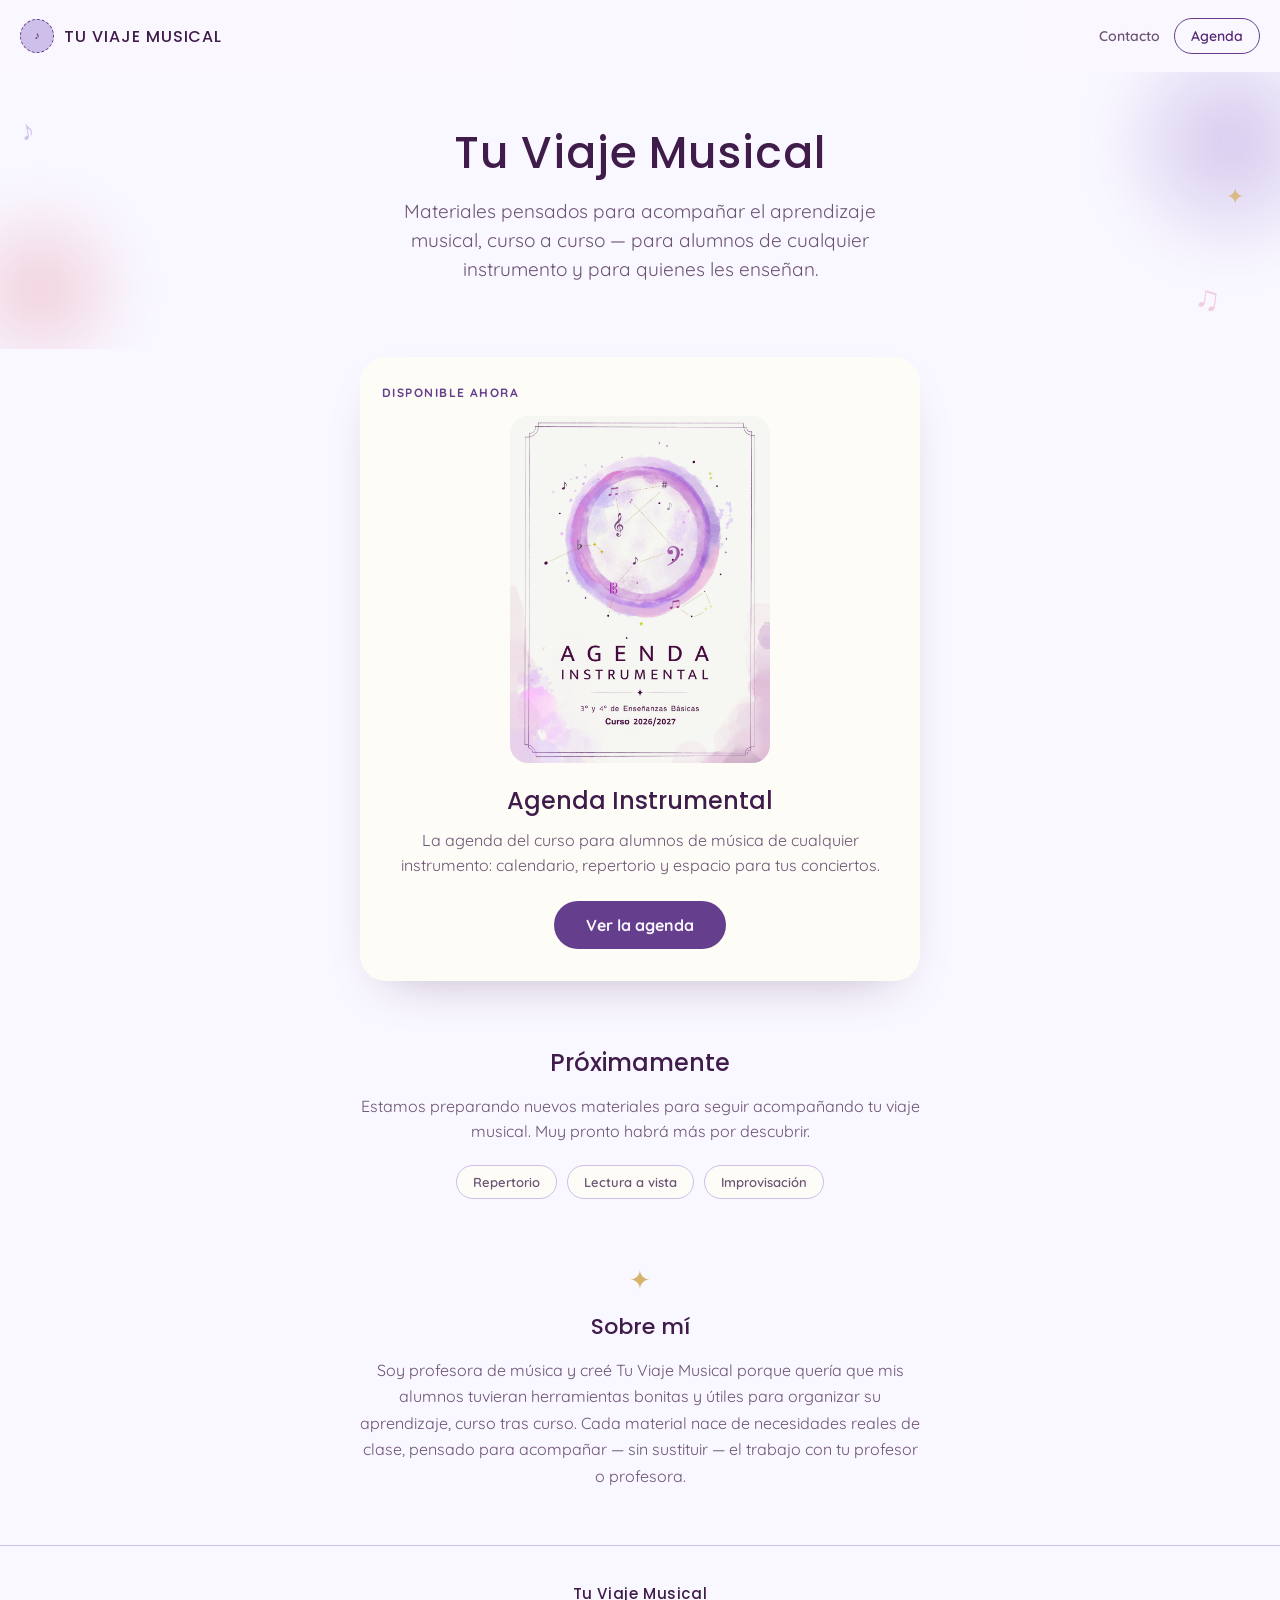
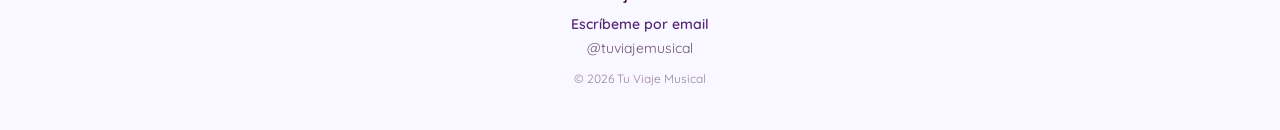
==== index.html @ df86822d "Update index.html" ====
<!DOCTYPE html>
<html lang="es">
<head>
  <meta charset="UTF-8">
  <meta name="viewport" content="width=device-width, initial-scale=1.0">
  <title>Tu Viaje Musical — Materiales para alumnos y profesores de música</title>
  <meta name="description" content="Tu Viaje Musical crea materiales educativos para el aprendizaje musical: agendas de curso, repertorio y recursos para alumnos de cualquier instrumento y para sus profesores.">

  <!-- Tipografías de marca: Poppins (títulos) y Quicksand (texto) -->
  <link rel="preconnect" href="https://fonts.googleapis.com">
  <link rel="preconnect" href="https://fonts.gstatic.com" crossorigin>
  <link href="https://fonts.googleapis.com/css2?family=Poppins:wght@300;400;500;600&family=Quicksand:wght@400;500;600;700&display=swap" rel="stylesheet">

  <link rel="stylesheet" href="css/style.css">
</head>
<body>

  <!-- ============ NAV ============ -->
  <nav class="nav">
    <div class="nav__brand">
      <!-- EDITAR: sustituye assets/images/logo-placeholder.svg por tu logo real -->
      <img class="nav__logo is-placeholder" src="assets/images/logo-placeholder.svg" alt="Logo de Tu Viaje Musical">
      <span class="nav__wordmark">Tu Viaje Musical</span>
    </div>
    <div class="nav__actions">
      <!-- EDITAR: cuando tengas tu email real, cámbialo aquí Y en el footer, más abajo -->
      <a href="mailto:hola@tuviajemusical.com" class="nav__link">Contacto</a>
      <a href="producto.html" class="btn btn--outline">Agenda</a>
    </div>
  </nav>

  <main>
    <!-- ============ HERO ============ -->
    <section class="hero">
      <div class="hero__blob hero__blob--lilac" aria-hidden="true"></div>
      <div class="hero__blob hero__blob--rose" aria-hidden="true"></div>
      <span class="hero__glyph hero__glyph--note1" aria-hidden="true">♪</span>
      <span class="hero__glyph hero__glyph--star" aria-hidden="true">✦</span>
      <span class="hero__glyph hero__glyph--note2" aria-hidden="true">♫</span>

      <div class="hero__content">
        <!-- EDITAR: nombre de marca y frase de propuesta general -->
        <h1 class="hero__title">Tu Viaje Musical</h1>
        <p class="hero__lead">Materiales pensados para acompañar el aprendizaje musical, curso a curso — para alumnos de cualquier instrumento y para quienes les enseñan.</p>
      </div>
    </section>

    <!-- ============ PRODUCTO DESTACADO ============ -->
    <section>
      <div class="card featured-card">
        <span class="eyebrow">Disponible ahora</span>

        <div class="featured-card__img">
          <img src="assets/images/portada-agenda.jpg" alt="Portada de la Agenda Instrumental">
        </div>

        <h2 class="featured-card__title">Agenda Instrumental</h2>
        <!-- EDITAR: descripción corta del producto destacado -->
        <p class="featured-card__desc">La agenda del curso para alumnos de música de cualquier instrumento: calendario, repertorio y espacio para tus conciertos.</p>

        <div class="text-center">
          <a href="producto.html" class="btn btn--primary">Ver la agenda</a>
        </div>
      </div>
    </section>

    <!-- ============ PRÓXIMAMENTE ============ -->
    <section>
      <div class="content-wrap text-center">
        <h2 class="section-title" style="margin-bottom:14px;">Próximamente</h2>
        <!-- EDITAR: texto genérico sobre futuros productos -->
        <p style="font-size:16px; line-height:1.6; color:var(--ink-soft);">Estamos preparando nuevos materiales para seguir acompañando tu viaje musical. Muy pronto habrá más por descubrir.</p>
        <div class="chips">
          <!-- EDITAR: estas etiquetas son solo un avance, sin enlace todavía -->
          <span class="chip">Repertorio</span>
          <span class="chip">Lectura a vista</span>
          <span class="chip">Improvisación</span>
        </div>
      </div>
    </section>

    <!-- ============ SOBRE MÍ ============ -->
    <section>
      <div class="about">
        <span class="about__glyph" aria-hidden="true">✦</span>
        <h2 class="about__title">Sobre mí</h2>
        <!-- EDITAR: texto de ejemplo — personalízalo con tu propia historia -->
        <p class="about__text">Soy profesora de música y creé Tu Viaje Musical porque quería que mis alumnos tuvieran herramientas bonitas y útiles para organizar su aprendizaje, curso tras curso. Cada material nace de necesidades reales de clase, pensado para acompañar — sin sustituir — el trabajo con tu profesor o profesora.</p>
      </div>
    </section>
  </main>

  <!-- ============ FOOTER ============ -->
  <footer class="site-footer">
    <div class="site-footer__brand">Tu Viaje Musical</div>
    <!-- EDITAR: cuando tengas tu email real, cámbialo aquí Y en el enlace "Contacto" del menú, arriba -->
    <p class="site-footer__line"><a href="mailto:hola@tuviajemusical.com" class="site-footer__contact">Escríbeme por email</a> <!-- PLACEHOLDER: email real --></p>
    <!-- EDITAR: pon aquí tu usuario de Instagram real -->
    <p class="site-footer__line">@tuviajemusical <!-- PLACEHOLDER: usuario de Instagram real --></p>
    <p class="site-footer__year">© <span id="anio-actual">2026</span> Tu Viaje Musical</p>
  </footer>

  <script src="js/main.js"></script>
</body>
</html>
---- css/style.css ----
/* ============================================================
   TU VIAJE MUSICAL — Hoja de estilos
   ============================================================
   Este archivo controla el aspecto de TODO el sitio (colores,
   tipografías, tamaños, espaciados). Está dividido en bloques
   con títulos en mayúsculas para que sea fácil encontrar lo
   que buscas con Ctrl+F.

   Si solo quieres cambiar TEXTOS o FOTOS, no necesitas tocar
   este archivo — ve a index.html o producto.html.

   Si quieres cambiar un COLOR de toda la web, cámbialo una
   sola vez aquí abajo, en ":root", y se actualizará en todas
   partes automáticamente.
   ============================================================ */

/* ---------- 1. VARIABLES DE MARCA (colores, radios) ---------- */
:root {
  /* Colores — tal cual el diseño original de la marca */
  --bg: oklch(98% 0.012 300);          /* fondo general */
  --surface: oklch(99% 0.006 90);      /* fondo de tarjetas */
  --ink: oklch(30% 0.09 318);          /* texto principal */
  --ink-soft: oklch(48% 0.06 318);     /* texto secundario */
  --lilac: oklch(83% 0.06 300);        /* acento lavanda */
  --rose: oklch(85% 0.055 358);        /* acento rosa */
  --gold: oklch(78% 0.1 85);           /* acento mostaza */
  --violet: oklch(45% 0.13 305);       /* violeta de marca (botones) */
  --violet-dark: oklch(38% 0.13 308);  /* violeta oscuro (texto sobre crema) */
  --cream: oklch(98% 0.01 300);        /* texto/fondo crema sobre violeta */

  /* Radios reutilizados en toda la web */
  --radius-pill: 99px;
  --radius-card: 26px;
  --radius-img: 20px;

  /* Sombras reutilizadas */
  --shadow-card: 0 20px 50px -30px oklch(30% 0.09 318 / 0.4);
  --shadow-hero-img: 0 24px 50px -28px oklch(30% 0.09 318 / 0.45);

  /* Ancho máximo del contenido (columna central) */
  --content-width: 560px;
}

/* ---------- 2. RESET BÁSICO ---------- */
* {
  box-sizing: border-box;
}
html {
  scroll-behavior: smooth;
}
body {
  margin: 0;
  background: var(--bg);
  color: var(--ink);
  font-family: 'Quicksand', sans-serif;
  overflow-x: hidden;
  min-height: 100vh;
  -webkit-text-size-adjust: 100%;
}
img {
  max-width: 100%;
  display: block;
}
a {
  color: inherit;
  text-decoration: none;
}
a:hover {
  opacity: 0.75;
}
h1, h2, h3 {
  font-family: 'Poppins', sans-serif;
  font-weight: 500;
  margin: 0;
}
p {
  margin: 0;
}
ul {
  margin: 0;
  padding: 0;
  list-style: none;
}
summary::marker {
  color: var(--violet);
}
button {
  font-family: inherit;
}

/* ---------- 3. NAVEGACIÓN (cabecera) ---------- */
.nav {
  display: flex;
  align-items: center;
  justify-content: space-between;
  gap: 12px;
  padding: 18px 20px;
  position: sticky;
  top: 0;
  background: color-mix(in oklch, var(--bg) 88%, transparent);
  backdrop-filter: blur(8px);
  -webkit-backdrop-filter: blur(8px);
  z-index: 10;
}
.nav__brand {
  display: flex;
  align-items: center;
  gap: 10px;
}
.nav__logo {
  width: 34px;
  height: 34px;
  flex-shrink: 0;
  border-radius: 50%;
  display: block;
}
.nav__wordmark {
  font-family: 'Poppins', sans-serif;
  font-weight: 500;
  font-size: 16px;
  letter-spacing: 0.06em;
  text-transform: uppercase;
}
/* Agrupa los enlaces de la derecha del menú (Contacto + botón principal)
   para que quepan bien uno junto al otro, también en móvil. */
.nav__actions {
  display: flex;
  align-items: center;
  gap: 14px;
}
/* Enlace de texto discreto del menú (p.ej. "Contacto"), más ligero que
   el botón principal para no competir visualmente con él. */
.nav__link {
  font-family: 'Quicksand', sans-serif;
  font-weight: 600;
  font-size: 14px;
  color: var(--ink-soft);
  white-space: nowrap;
}

/* ---------- 4. BOTONES ---------- */
.btn {
  display: inline-block;
  font-family: 'Quicksand', sans-serif;
  font-weight: 700;
  border-radius: var(--radius-pill);
  border: none;
  cursor: pointer;
  text-align: center;
}
/* Botón principal: fondo violeta, texto crema (CTAs de compra) */
.btn--primary {
  background: var(--violet);
  color: var(--cream);
  font-size: 16px;
  padding: 14px 32px;
}
/* Botón grande, para héroes */
.btn--large {
  font-size: 17px;
  padding: 16px 40px;
}
/* Botón secundario: solo borde, usado en el nav */
.btn--outline {
  background: transparent;
  color: var(--violet-dark);
  border: 1.5px solid var(--violet);
  font-size: 14px;
  font-weight: 600;
  padding: 8px 16px;
}
/* Botón sobre fondo violeta (sección "Comprar") */
.btn--on-violet {
  background: var(--cream);
  color: var(--violet-dark);
  font-size: 16px;
  padding: 15px 36px;
}

/* ---------- 5. SECCIONES / CONTENEDORES ---------- */
section {
  padding: 8px 24px 56px;
  position: relative;
}
.section-title {
  font-size: 24px;
  text-align: center;
  margin: 0 0 24px;
}
.content-wrap {
  max-width: var(--content-width);
  margin: 0 auto;
}
.text-center {
  text-align: center;
}

/* ---------- 6. HERO (Inicio) ---------- */
.hero {
  padding: 56px 24px 64px;
  overflow: hidden;
}
.hero__blob {
  position: absolute;
  border-radius: 50%;
  filter: blur(18px);
  pointer-events: none;
}
.hero__blob--lilac {
  top: -60px;
  right: -80px;
  width: 260px;
  height: 260px;
  background: radial-gradient(circle, var(--lilac), transparent 70%);
  opacity: 0.8;
}
.hero__blob--rose {
  bottom: -40px;
  left: -60px;
  width: 200px;
  height: 200px;
  background: radial-gradient(circle, var(--rose), transparent 70%);
  opacity: 0.7;
}
.hero__glyph {
  position: absolute;
  pointer-events: none;
}
.hero__glyph--note1 { top: 40px; left: 20px; font-size: 28px; color: var(--lilac); opacity: 0.9; transform: rotate(-12deg); }
.hero__glyph--star   { top: 110px; right: 36px; font-size: 22px; color: var(--gold); opacity: 0.8; }
.hero__glyph--note2 { bottom: 30px; right: 60px; font-size: 34px; color: var(--rose); opacity: 0.7; transform: rotate(8deg); }

.hero__content {
  position: relative;
  max-width: 520px;
  margin: 0 auto;
  text-align: center;
}
.hero__title {
  font-size: clamp(30px, 7vw, 44px);
  letter-spacing: 0.02em;
  line-height: 1.15;
  margin: 0 0 18px;
}
.hero__lead {
  font-size: 19px;
  line-height: 1.55;
  color: var(--ink-soft);
}

/* ---------- 7. HERO de producto ---------- */
.product-hero {
  padding: 28px 24px 40px;
  overflow: hidden;
}
.product-hero__sparkle {
  position: absolute;
  top: 20px;
  right: 24px;
  font-size: 24px;
  color: var(--gold);
  opacity: 0.8;
}
.product-hero__img-frame {
  position: relative;
  max-width: 340px;
  margin: 0 auto 24px;
  border-radius: var(--radius-img);
  overflow: hidden;
  box-shadow: var(--shadow-hero-img);
}
.product-hero__body {
  max-width: 480px;
  margin: 0 auto;
  text-align: center;
}
.eyebrow {
  font-weight: 700;
  font-size: 12px;
  letter-spacing: 0.12em;
  text-transform: uppercase;
  color: var(--violet);
  display: block;
  margin-bottom: 10px;
}
.product-hero__title {
  font-size: clamp(28px, 7vw, 38px);
  line-height: 1.15;
  margin: 10px 0 12px;
}
.product-hero__desc {
  font-size: 17px;
  line-height: 1.6;
  color: var(--ink-soft);
  margin: 0 0 24px;
}

/* ---------- 8. TARJETA de producto destacado (Inicio) ---------- */
.card {
  background: var(--surface);
  border-radius: var(--radius-card);
  box-shadow: var(--shadow-card);
}
.featured-card {
  max-width: var(--content-width);
  margin: 0 auto;
  padding: 28px 22px 32px;
}
.featured-card__img {
  border-radius: 18px;
  overflow: hidden;
  margin: 16px 0 20px;
  aspect-ratio: 3 / 4;
  max-width: 260px;
  margin-left: auto;
  margin-right: auto;
}
.featured-card__img img {
  width: 100%;
  height: 100%;
  object-fit: cover;
}
.featured-card__title {
  font-size: 24px;
  margin: 0 0 10px;
  text-align: center;
}
.featured-card__desc {
  font-size: 16px;
  line-height: 1.6;
  color: var(--ink-soft);
  margin: 0 0 22px;
  text-align: center;
}

/* ---------- 9. CHIPS ("Próximamente") ---------- */
.chips {
  display: flex;
  flex-wrap: wrap;
  gap: 10px;
  justify-content: center;
  margin-top: 20px;
}
.chip {
  font-size: 13px;
  font-weight: 600;
  color: var(--ink-soft);
  background: var(--surface);
  border: 1px solid var(--lilac);
  padding: 8px 16px;
  border-radius: var(--radius-pill);
}

/* ---------- 10. "SOBRE MÍ" ---------- */
.about {
  max-width: var(--content-width);
  margin: 0 auto;
  text-align: center;
}
.about__glyph {
  font-size: 26px;
  color: var(--gold);
}
.about__title {
  font-size: 22px;
  margin: 14px 0 14px;
}
.about__text {
  font-size: 16px;
  line-height: 1.65;
  color: var(--ink-soft);
}

/* ---------- 11. LISTA "QUÉ INCLUYE" ---------- */
.feature-list {
  max-width: var(--content-width);
  margin: 0 auto;
  display: grid;
  grid-template-columns: 1fr;
  gap: 20px;
}
.feature {
  display: flex;
  gap: 16px;
  align-items: flex-start;
}
.feature__icon {
  flex-shrink: 0;
  width: 44px;
  height: 44px;
  border-radius: 50%;
  background: var(--surface);
  border: 1.5px solid var(--lilac);
  display: flex;
  align-items: center;
  justify-content: center;
}
.feature__icon svg {
  width: 20px;
  height: 20px;
}
.feature__glyph {
  font-size: 20px;
  color: var(--violet);
}
.feature__glyph--gold {
  font-size: 18px;
  color: var(--gold);
}
.feature__title {
  font-size: 16px;
  margin: 6px 0 4px;
}
.feature__desc {
  font-size: 15px;
  line-height: 1.55;
  color: var(--ink-soft);
}

/* ---------- 12. "PARA QUIÉN ES" ---------- */
.who-card {
  max-width: var(--content-width);
  margin: 0 auto;
  padding: 30px 24px;
  text-align: center;
}
.who-card__title {
  font-size: 22px;
  margin: 0 0 12px;
}
.who-card__text {
  font-size: 16px;
  line-height: 1.65;
  color: var(--ink-soft);
}

/* ---------- 13. GALERÍA "POR DENTRO" ---------- */
.gallery {
  display: flex;
  gap: 16px;
  overflow-x: auto;
  padding: 4px 24px 16px;
  scroll-snap-type: x mandatory;
  max-width: 100%;
  /* Scrollbar discreta (Firefox) */
  scrollbar-width: thin;
}
.gallery__item {
  width: 220px;
  height: 290px;
  flex-shrink: 0;
  scroll-snap-align: center;
  border-radius: 18px;
  overflow: hidden;
  background: var(--surface);
}
.gallery__item img {
  width: 100%;
  height: 100%;
  object-fit: cover;
}

/* ---------- 14. SECCIÓN "COMPRAR" ---------- */
.buy-box {
  max-width: 480px;
  margin: 0 auto;
  text-align: center;
  background: var(--violet);
  border-radius: 28px;
  padding: 36px 24px;
  color: var(--cream);
}
.buy-box__label {
  font-weight: 700;
  font-size: 13px;
  letter-spacing: 0.1em;
  text-transform: uppercase;
  opacity: 0.85;
  margin: 0 0 8px;
}
.buy-box__price {
  font-family: 'Poppins', sans-serif;
  font-weight: 500;
  font-size: 32px;
  margin: 0 0 20px;
}
.buy-box__note {
  font-size: 12px;
  opacity: 0.85;
  margin: 14px 0 0;
}

/* ---------- 15. FAQ (acordeón nativo) ---------- */
.faq-list {
  max-width: var(--content-width);
  margin: 0 auto;
  display: flex;
  flex-direction: column;
  gap: 10px;
}
.faq-item {
  background: var(--surface);
  border-radius: 14px;
  padding: 14px 18px;
}
.faq-item summary {
  font-weight: 600;
  font-size: 15px;
  cursor: pointer;
}
.faq-item p {
  font-size: 14px;
  line-height: 1.6;
  color: var(--ink-soft);
  margin: 10px 0 0;
}

/* ---------- 16. FOOTER ---------- */
.site-footer {
  padding: 36px 24px 44px;
  border-top: 1px solid var(--lilac);
  text-align: center;
}
.site-footer__brand {
  font-family: 'Poppins', sans-serif;
  font-weight: 500;
  font-size: 15px;
  letter-spacing: 0.04em;
  margin-bottom: 10px;
}
.site-footer__line {
  font-size: 14px;
  color: var(--ink-soft);
  margin: 0 0 6px;
}
/* El email ahora es un enlace (mailto), no texto suelto — se destaca un
   poco para que se note que es pulsable. */
.site-footer__contact {
  color: var(--violet-dark);
  font-weight: 600;
}
.site-footer__year {
  font-size: 12px;
  color: var(--ink-soft);
  opacity: 0.7;
  margin-top: 14px;
}

/* ---------- 17. PLACEHOLDER de imagen (para fotos por sustituir) ---------- */
/* Marca con un pequeño borde punteado + etiqueta las imágenes que son
   provisionales, para que sea evidente qué hay que cambiar. Cuando
   sustituyas el archivo de imagen real, este estilo deja de mostrarse
   (solo se aplica a través de la clase .is-placeholder). */
.is-placeholder {
  outline: 1.5px dashed var(--violet);
  outline-offset: -1.5px;
}

/* ---------- 18. AJUSTES PARA PANTALLAS GRANDES ---------- */
/* El diseño original es "mobile-first" (pensado para móvil, que es por
   donde llegará la mayoría del tráfico vía QR). Estos ajustes son
   mínimos, solo para que no se vea todo pegado a los bordes en un
   ordenador — no cambian colores, tipografías ni estilo. */
@media (min-width: 640px) {
  section {
    padding-left: 32px;
    padding-right: 32px;
  }
  .hero, .product-hero {
    padding-left: 32px;
    padding-right: 32px;
  }
}
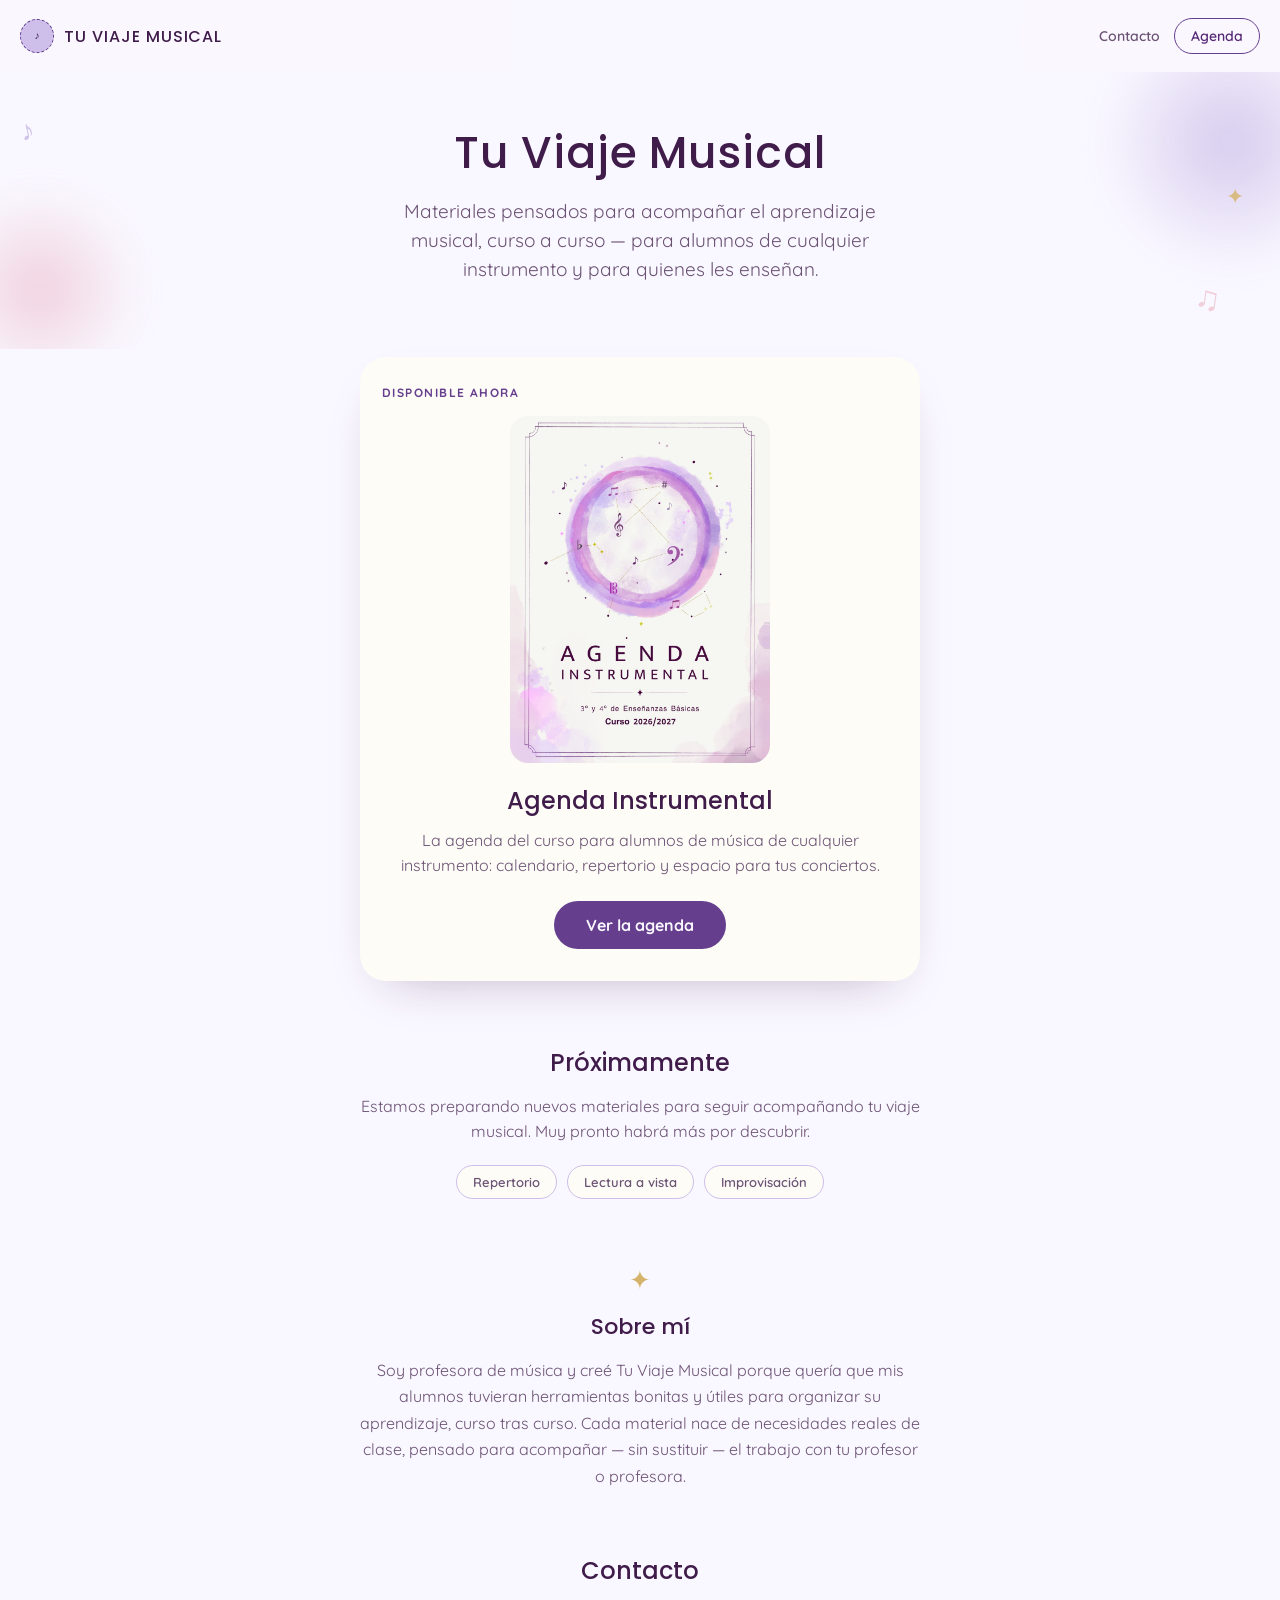
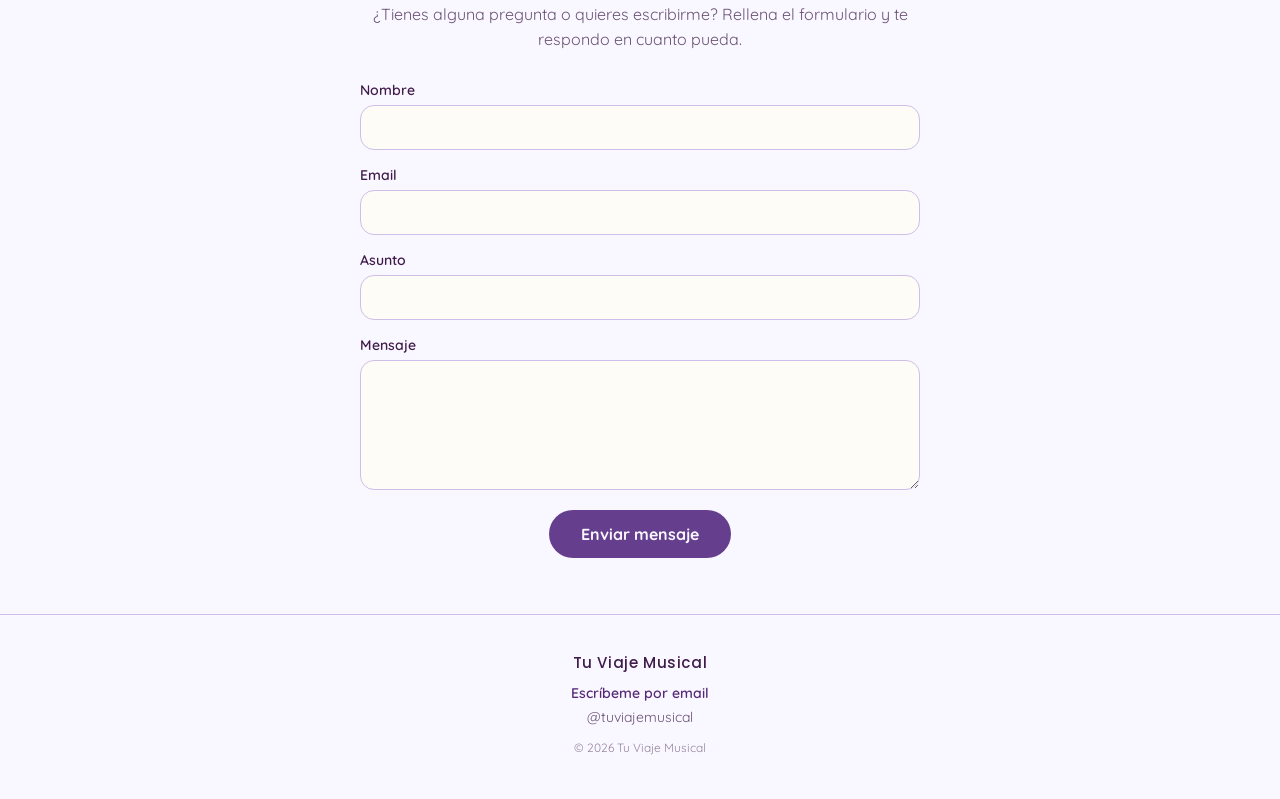
==== commit 02d99697: "Update index.html" ====
--- a/index.html
+++ b/index.html
@@ -23,8 +23,7 @@
       <span class="nav__wordmark">Tu Viaje Musical</span>
     </div>
     <div class="nav__actions">
-      <!-- EDITAR: cuando tengas tu email real, cámbialo aquí Y en el footer, más abajo -->
-      <a href="mailto:hola@tuviajemusical.com" class="nav__link">Contacto</a>
+      <a href="#contacto" class="nav__link">Contacto</a>
       <a href="producto.html" class="btn btn--outline">Agenda</a>
     </div>
   </nav>
@@ -88,12 +87,43 @@
         <p class="about__text">Soy profesora de música y creé Tu Viaje Musical porque quería que mis alumnos tuvieran herramientas bonitas y útiles para organizar su aprendizaje, curso tras curso. Cada material nace de necesidades reales de clase, pensado para acompañar — sin sustituir — el trabajo con tu profesor o profesora.</p>
       </div>
     </section>
+
+    <!-- ============ CONTACTO ============ -->
+    <section id="contacto">
+      <div class="content-wrap text-center">
+        <h2 class="section-title" style="margin-bottom:14px;">Contacto</h2>
+        <p style="font-size:16px; line-height:1.6; color:var(--ink-soft); margin-bottom:28px;">¿Tienes alguna pregunta o quieres escribirme? Rellena el formulario y te respondo en cuanto pueda.</p>
+      </div>
+
+      <!-- EDITAR: si cambias de servicio de formularios, sustituye la URL de "action" por la que te den -->
+      <form class="contact-form" action="https://app.forminit.com/f/rgi42zi55jg" method="POST">
+        <div>
+          <label for="contacto-nombre">Nombre</label>
+          <input type="text" id="contacto-nombre" name="nombre" required>
+        </div>
+        <div>
+          <label for="contacto-email">Email</label>
+          <input type="email" id="contacto-email" name="email" required>
+        </div>
+        <div>
+          <label for="contacto-asunto">Asunto</label>
+          <input type="text" id="contacto-asunto" name="asunto" required>
+        </div>
+        <div>
+          <label for="contacto-mensaje">Mensaje</label>
+          <textarea id="contacto-mensaje" name="mensaje" required></textarea>
+        </div>
+        <div class="text-center">
+          <button type="submit" class="btn btn--primary">Enviar mensaje</button>
+        </div>
+      </form>
+    </section>
   </main>
 
   <!-- ============ FOOTER ============ -->
   <footer class="site-footer">
     <div class="site-footer__brand">Tu Viaje Musical</div>
-    <!-- EDITAR: cuando tengas tu email real, cámbialo aquí Y en el enlace "Contacto" del menú, arriba -->
+    <!-- EDITAR: cuando tengas tu email real, cámbialo aquí -->
     <p class="site-footer__line"><a href="mailto:hola@tuviajemusical.com" class="site-footer__contact">Escríbeme por email</a> <!-- PLACEHOLDER: email real --></p>
     <!-- EDITAR: pon aquí tu usuario de Instagram real -->
     <p class="site-footer__line">@tuviajemusical <!-- PLACEHOLDER: usuario de Instagram real --></p>
--- a/css/style.css
+++ b/css/style.css
@@ -571,3 +571,39 @@
     padding-right: 32px;
   }
 }
+/* ---------- 19. FORMULARIO DE CONTACTO ---------- */
+.contact-form {
+  max-width: var(--content-width);
+  margin: 0 auto;
+  display: flex;
+  flex-direction: column;
+  gap: 16px;
+}
+.contact-form label {
+  display: block;
+  font-family: 'Quicksand', sans-serif;
+  font-weight: 600;
+  font-size: 14px;
+  color: var(--ink);
+  margin-bottom: 6px;
+}
+.contact-form input,
+.contact-form textarea {
+  width: 100%;
+  font-family: 'Quicksand', sans-serif;
+  font-size: 15px;
+  color: var(--ink);
+  background: var(--surface);
+  border: 1.5px solid var(--lilac);
+  border-radius: 14px;
+  padding: 12px 16px;
+}
+.contact-form input:focus,
+.contact-form textarea:focus {
+  outline: none;
+  border-color: var(--violet);
+}
+.contact-form textarea {
+  min-height: 130px;
+  resize: vertical;
+}
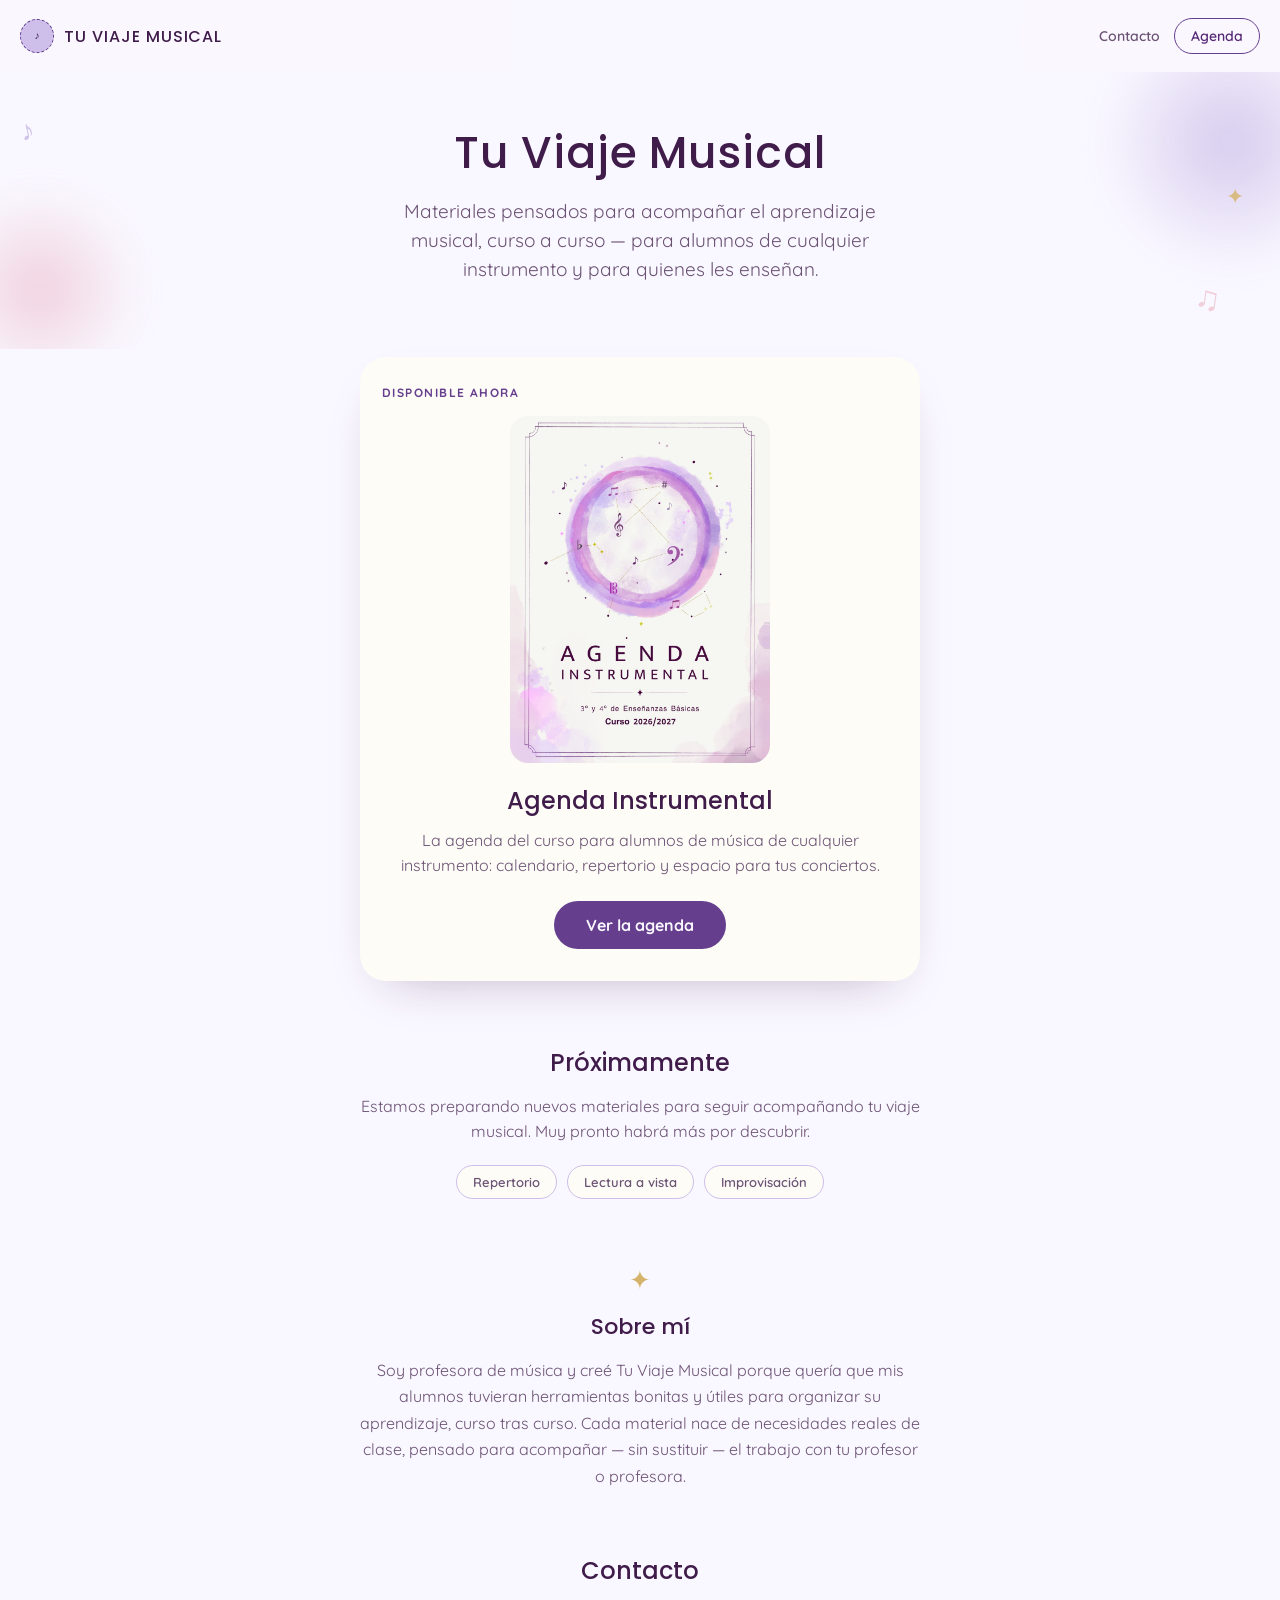
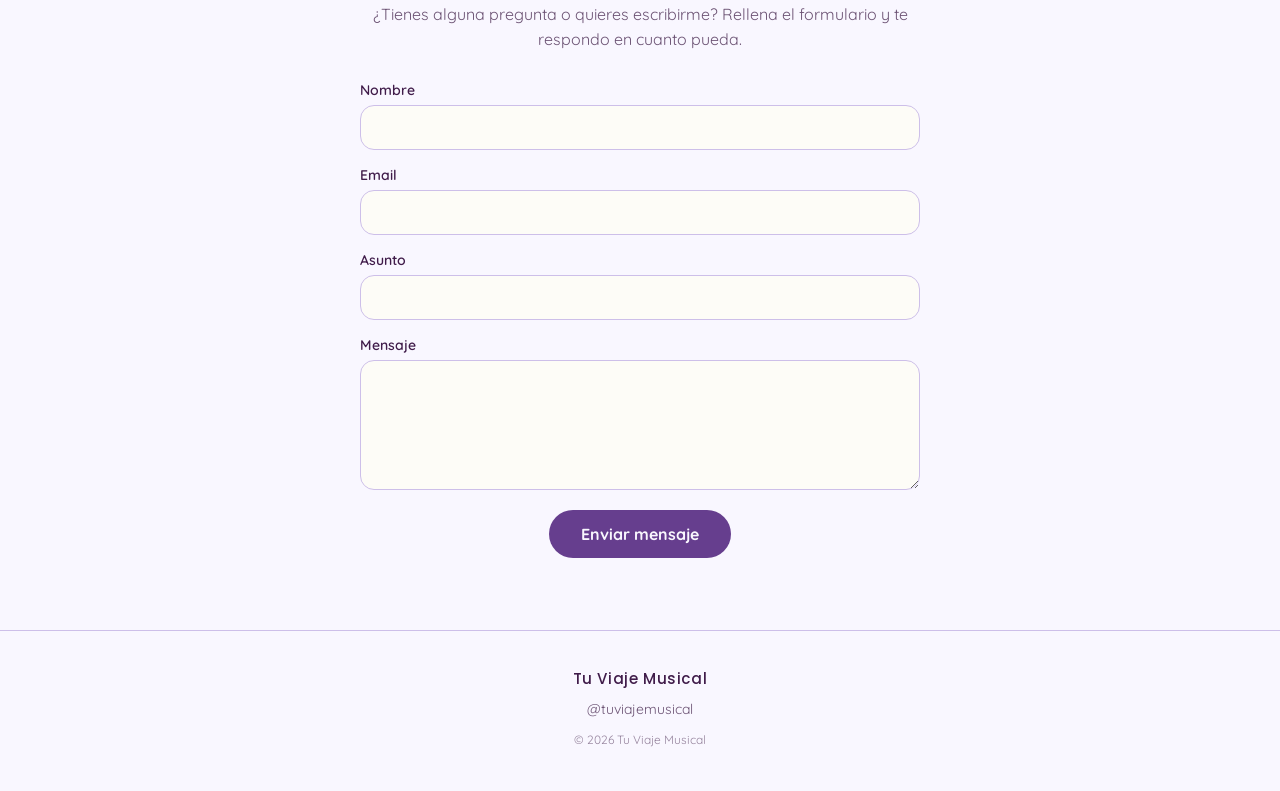
==== commit 15345d76: "Update index.html" ====
--- a/index.html
+++ b/index.html
@@ -95,27 +95,29 @@
         <p style="font-size:16px; line-height:1.6; color:var(--ink-soft); margin-bottom:28px;">¿Tienes alguna pregunta o quieres escribirme? Rellena el formulario y te respondo en cuanto pueda.</p>
       </div>
 
-      <!-- EDITAR: si cambias de servicio de formularios, sustituye la URL de "action" por la que te den -->
-      <form class="contact-form" action="https://app.forminit.com/f/rgi42zi55jg" method="POST">
+      <!-- EDITAR: si algún día cambias de formulario en Forminit, actualiza
+           el ID en js/main.js (busca 'rgi42zi55jg') -->
+      <form id="contact-form" class="contact-form">
         <div>
           <label for="contacto-nombre">Nombre</label>
-          <input type="text" id="contacto-nombre" name="nombre" required>
+          <input type="text" id="contacto-nombre" name="fi-sender-fullName" required>
         </div>
         <div>
           <label for="contacto-email">Email</label>
-          <input type="email" id="contacto-email" name="email" required>
+          <input type="email" id="contacto-email" name="fi-sender-email" required>
         </div>
         <div>
           <label for="contacto-asunto">Asunto</label>
-          <input type="text" id="contacto-asunto" name="asunto" required>
+          <input type="text" id="contacto-asunto" name="fi-text-asunto" required>
         </div>
         <div>
           <label for="contacto-mensaje">Mensaje</label>
-          <textarea id="contacto-mensaje" name="mensaje" required></textarea>
+          <textarea id="contacto-mensaje" name="fi-text-mensaje" required></textarea>
         </div>
         <div class="text-center">
           <button type="submit" class="btn btn--primary">Enviar mensaje</button>
         </div>
+        <p id="contact-status" class="contact-form__status" aria-live="polite"></p>
       </form>
     </section>
   </main>
@@ -123,13 +125,13 @@
   <!-- ============ FOOTER ============ -->
   <footer class="site-footer">
     <div class="site-footer__brand">Tu Viaje Musical</div>
-    <!-- EDITAR: cuando tengas tu email real, cámbialo aquí -->
-    <p class="site-footer__line"><a href="mailto:hola@tuviajemusical.com" class="site-footer__contact">Escríbeme por email</a> <!-- PLACEHOLDER: email real --></p>
     <!-- EDITAR: pon aquí tu usuario de Instagram real -->
     <p class="site-footer__line">@tuviajemusical <!-- PLACEHOLDER: usuario de Instagram real --></p>
     <p class="site-footer__year">© <span id="anio-actual">2026</span> Tu Viaje Musical</p>
   </footer>
 
+  <!-- SDK de Forminit, para que el formulario de la sección "Contacto" funcione -->
+  <script src="https://forminit.com/sdk/v1/forminit.js"></script>
   <script src="js/main.js"></script>
 </body>
 </html>
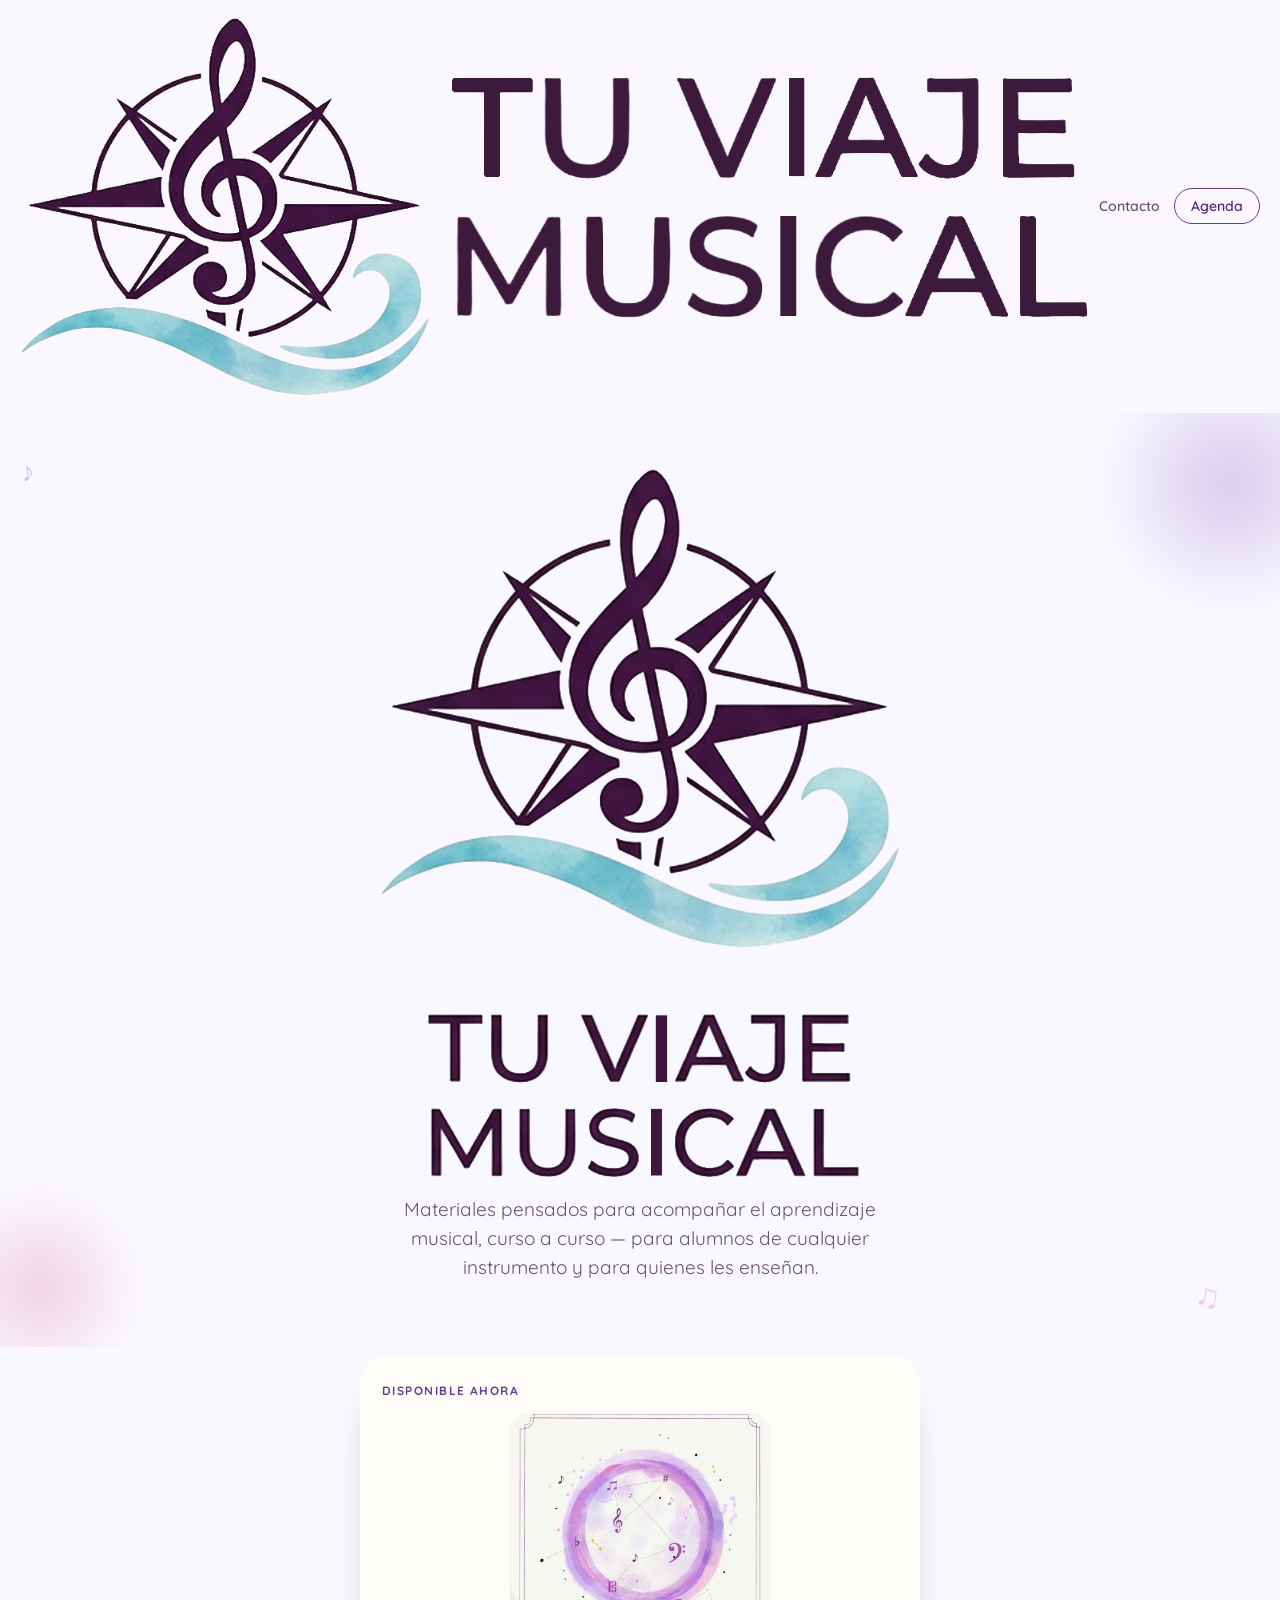
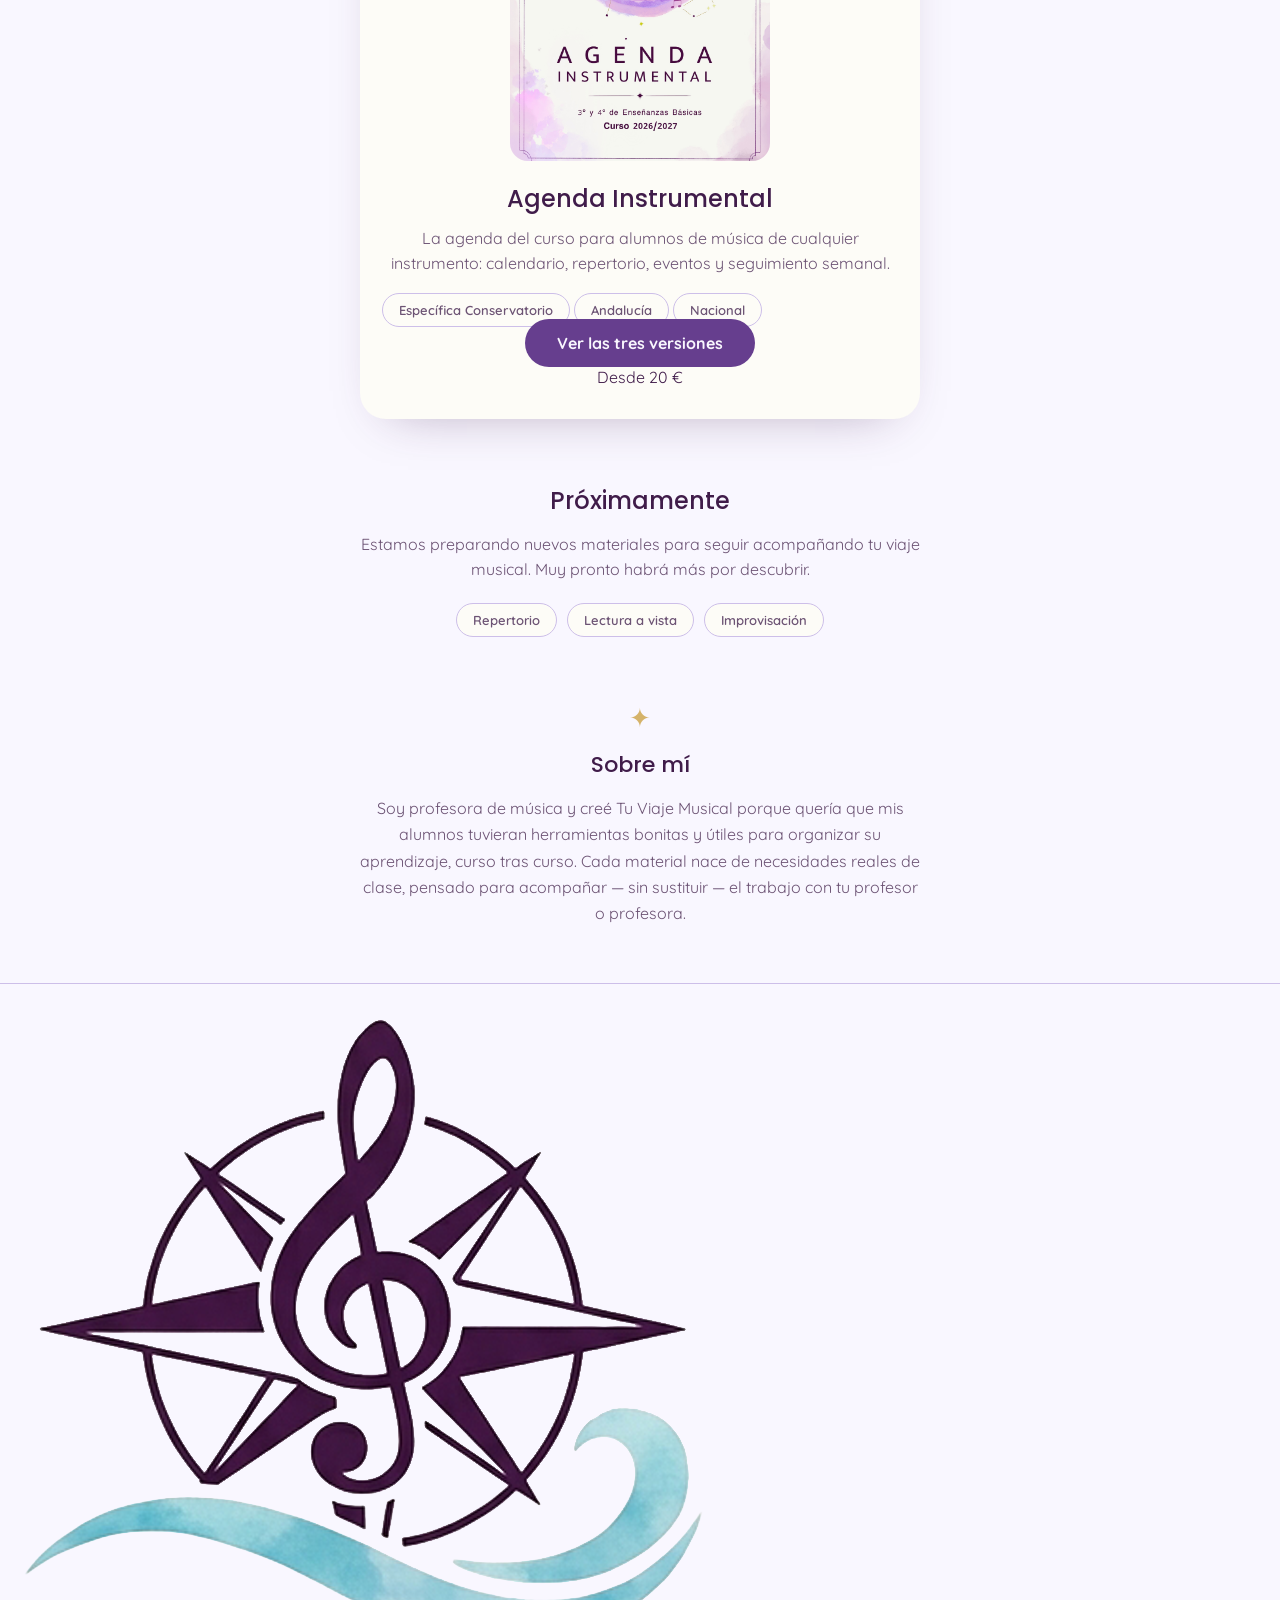
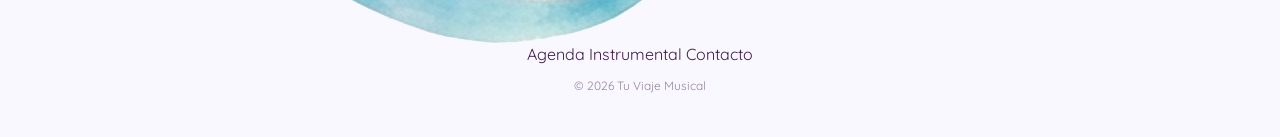
==== commit 1d36bacb: "Update index.html" ====
--- a/index.html
+++ b/index.html
@@ -5,6 +5,10 @@
   <meta name="viewport" content="width=device-width, initial-scale=1.0">
   <title>Tu Viaje Musical — Materiales para alumnos y profesores de música</title>
   <meta name="description" content="Tu Viaje Musical crea materiales educativos para el aprendizaje musical: agendas de curso, repertorio y recursos para alumnos de cualquier instrumento y para sus profesores.">
+
+  <!-- Favicon: icono de la marca en la pestaña del navegador -->
+  <link rel="icon" type="image/png" href="assets/images/logo-icono.png">
+  <link rel="apple-touch-icon" href="assets/images/logo-icono.png">
 
   <!-- Tipografías de marca: Poppins (títulos) y Quicksand (texto) -->
   <link rel="preconnect" href="https://fonts.googleapis.com">
@@ -18,12 +22,10 @@
   <!-- ============ NAV ============ -->
   <nav class="nav">
     <div class="nav__brand">
-      <!-- EDITAR: sustituye assets/images/logo-placeholder.svg por tu logo real -->
-      <img class="nav__logo is-placeholder" src="assets/images/logo-placeholder.svg" alt="Logo de Tu Viaje Musical">
-      <span class="nav__wordmark">Tu Viaje Musical</span>
+      <img class="nav__logo-img" src="assets/images/logo-horizontal.png" alt="Tu Viaje Musical">
     </div>
     <div class="nav__actions">
-      <a href="#contacto" class="nav__link">Contacto</a>
+      <a href="contacto.html" class="nav__link">Contacto</a>
       <a href="producto.html" class="btn btn--outline">Agenda</a>
     </div>
   </nav>
@@ -34,12 +36,10 @@
       <div class="hero__blob hero__blob--lilac" aria-hidden="true"></div>
       <div class="hero__blob hero__blob--rose" aria-hidden="true"></div>
       <span class="hero__glyph hero__glyph--note1" aria-hidden="true">♪</span>
-      <span class="hero__glyph hero__glyph--star" aria-hidden="true">✦</span>
       <span class="hero__glyph hero__glyph--note2" aria-hidden="true">♫</span>
 
       <div class="hero__content">
-        <!-- EDITAR: nombre de marca y frase de propuesta general -->
-        <h1 class="hero__title">Tu Viaje Musical</h1>
+        <h1 class="hero__title"><img class="hero__logo" src="assets/images/logo-vertical.png" alt="Tu Viaje Musical"></h1>
         <p class="hero__lead">Materiales pensados para acompañar el aprendizaje musical, curso a curso — para alumnos de cualquier instrumento y para quienes les enseñan.</p>
       </div>
     </section>
@@ -50,15 +50,21 @@
         <span class="eyebrow">Disponible ahora</span>
 
         <div class="featured-card__img">
-          <img src="assets/images/portada-agenda.jpg" alt="Portada de la Agenda Instrumental">
+          <img src="assets/images/agenda-cover.jpg" alt="Portada de la Agenda Instrumental">
         </div>
 
         <h2 class="featured-card__title">Agenda Instrumental</h2>
-        <!-- EDITAR: descripción corta del producto destacado -->
-        <p class="featured-card__desc">La agenda del curso para alumnos de música de cualquier instrumento: calendario, repertorio y espacio para tus conciertos.</p>
+        <p class="featured-card__desc">La agenda del curso para alumnos de música de cualquier instrumento: calendario, repertorio, eventos y seguimiento semanal.</p>
+
+        <div class="featured-card__chips">
+          <span class="chip chip--tag">Específica Conservatorio</span>
+          <span class="chip chip--tag">Andalucía</span>
+          <span class="chip chip--tag">Nacional</span>
+        </div>
 
         <div class="text-center">
-          <a href="producto.html" class="btn btn--primary">Ver la agenda</a>
+          <a href="producto.html" class="btn btn--primary">Ver las tres versiones</a>
+          <p class="featured-card__price-note">Desde 20 €</p>
         </div>
       </div>
     </section>
@@ -87,51 +93,18 @@
         <p class="about__text">Soy profesora de música y creé Tu Viaje Musical porque quería que mis alumnos tuvieran herramientas bonitas y útiles para organizar su aprendizaje, curso tras curso. Cada material nace de necesidades reales de clase, pensado para acompañar — sin sustituir — el trabajo con tu profesor o profesora.</p>
       </div>
     </section>
-
-    <!-- ============ CONTACTO ============ -->
-    <section id="contacto">
-      <div class="content-wrap text-center">
-        <h2 class="section-title" style="margin-bottom:14px;">Contacto</h2>
-        <p style="font-size:16px; line-height:1.6; color:var(--ink-soft); margin-bottom:28px;">¿Tienes alguna pregunta o quieres escribirme? Rellena el formulario y te respondo en cuanto pueda.</p>
-      </div>
-
-      <!-- EDITAR: si algún día cambias de formulario en Forminit, actualiza
-           el ID en js/main.js (busca 'rgi42zi55jg') -->
-      <form id="contact-form" class="contact-form">
-        <div>
-          <label for="contacto-nombre">Nombre</label>
-          <input type="text" id="contacto-nombre" name="fi-sender-fullName" required>
-        </div>
-        <div>
-          <label for="contacto-email">Email</label>
-          <input type="email" id="contacto-email" name="fi-sender-email" required>
-        </div>
-        <div>
-          <label for="contacto-asunto">Asunto</label>
-          <input type="text" id="contacto-asunto" name="fi-text-asunto" required>
-        </div>
-        <div>
-          <label for="contacto-mensaje">Mensaje</label>
-          <textarea id="contacto-mensaje" name="fi-text-mensaje" required></textarea>
-        </div>
-        <div class="text-center">
-          <button type="submit" class="btn btn--primary">Enviar mensaje</button>
-        </div>
-        <p id="contact-status" class="contact-form__status" aria-live="polite"></p>
-      </form>
-    </section>
   </main>
 
   <!-- ============ FOOTER ============ -->
   <footer class="site-footer">
-    <div class="site-footer__brand">Tu Viaje Musical</div>
-    <!-- EDITAR: pon aquí tu usuario de Instagram real -->
-    <p class="site-footer__line">@tuviajemusical <!-- PLACEHOLDER: usuario de Instagram real --></p>
+    <img class="site-footer__logo" src="assets/images/logo-icono.png" alt="Tu Viaje Musical">
+    <div class="site-footer__links">
+      <a href="producto.html">Agenda Instrumental</a>
+      <a href="contacto.html">Contacto</a>
+    </div>
     <p class="site-footer__year">© <span id="anio-actual">2026</span> Tu Viaje Musical</p>
   </footer>
 
-  <!-- SDK de Forminit, para que el formulario de la sección "Contacto" funcione -->
-  <script src="https://forminit.com/sdk/v1/forminit.js"></script>
   <script src="js/main.js"></script>
 </body>
 </html>
--- a/css/style.css
+++ b/css/style.css
@@ -607,3 +607,9 @@
   min-height: 130px;
   resize: vertical;
 }
+.contact-form__status {
+  text-align: center;
+  font-size: 14px;
+  color: var(--ink-soft);
+  min-height: 20px;
+}
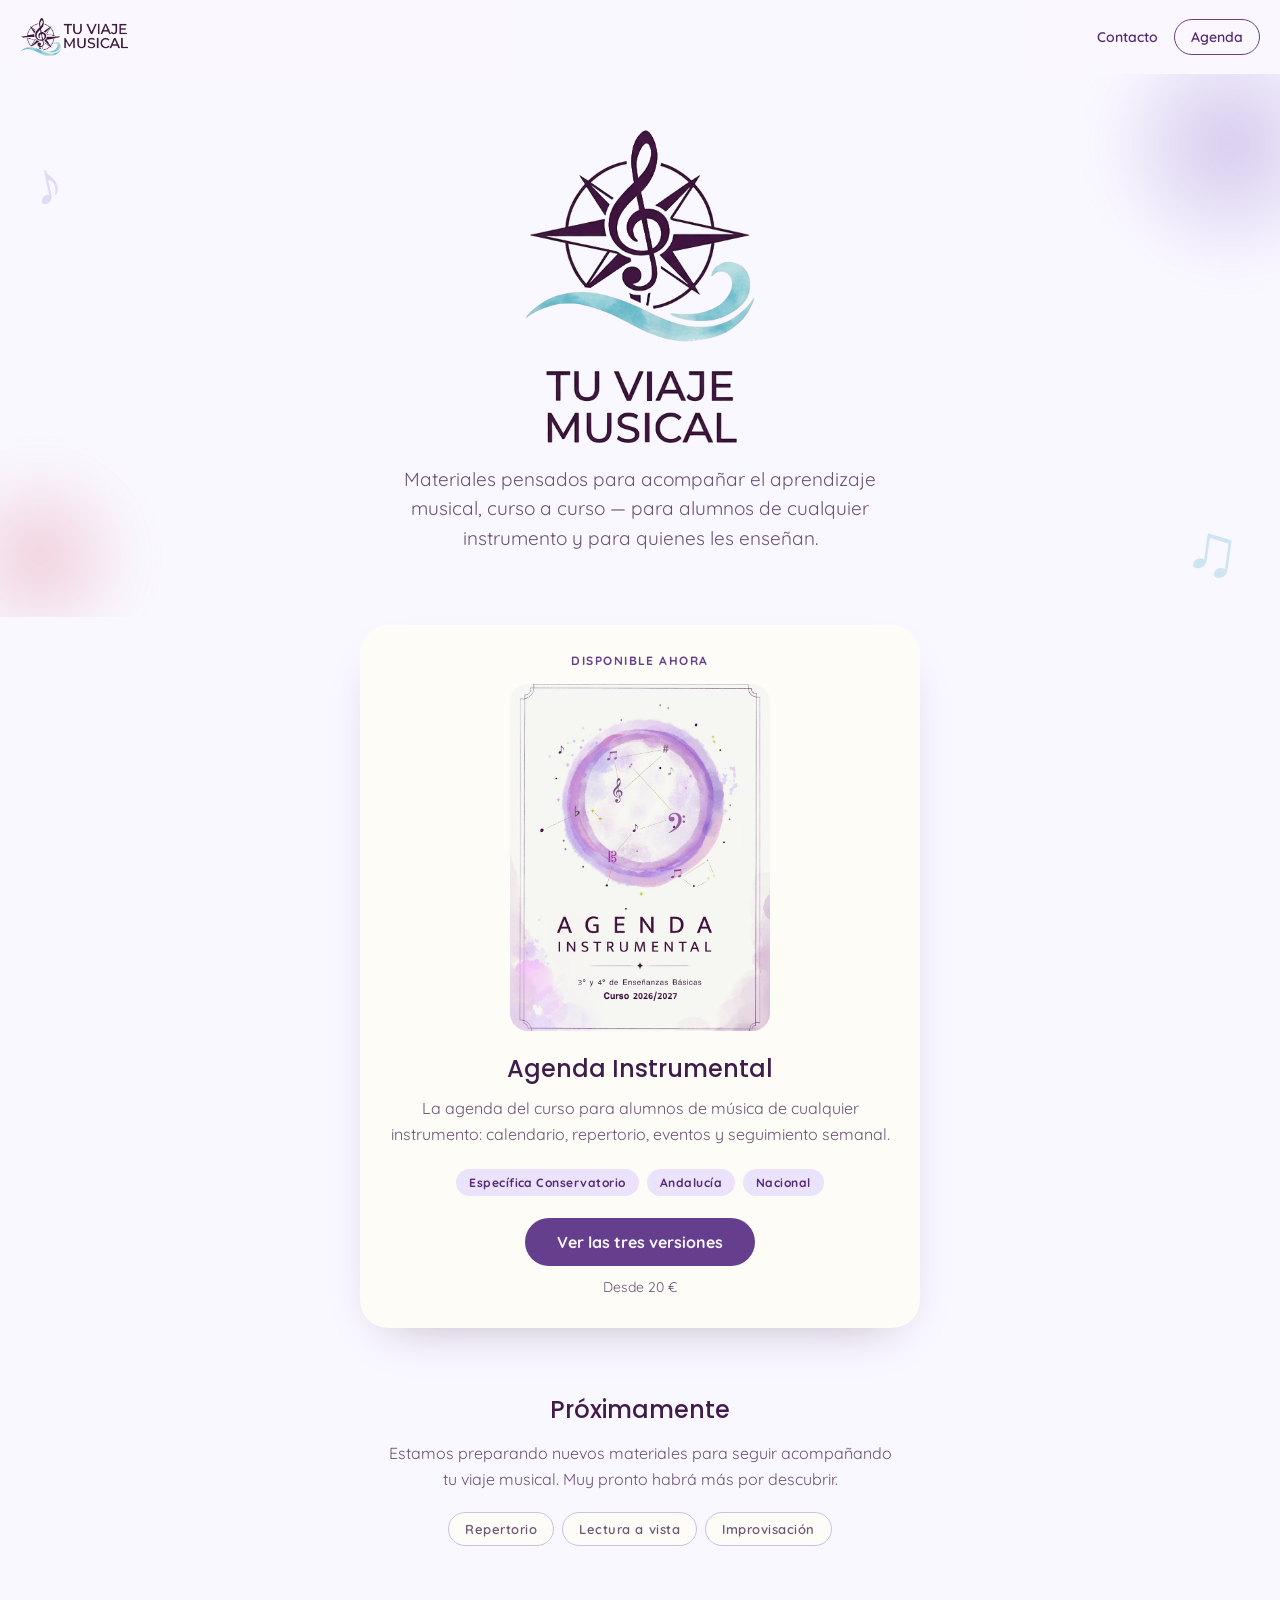
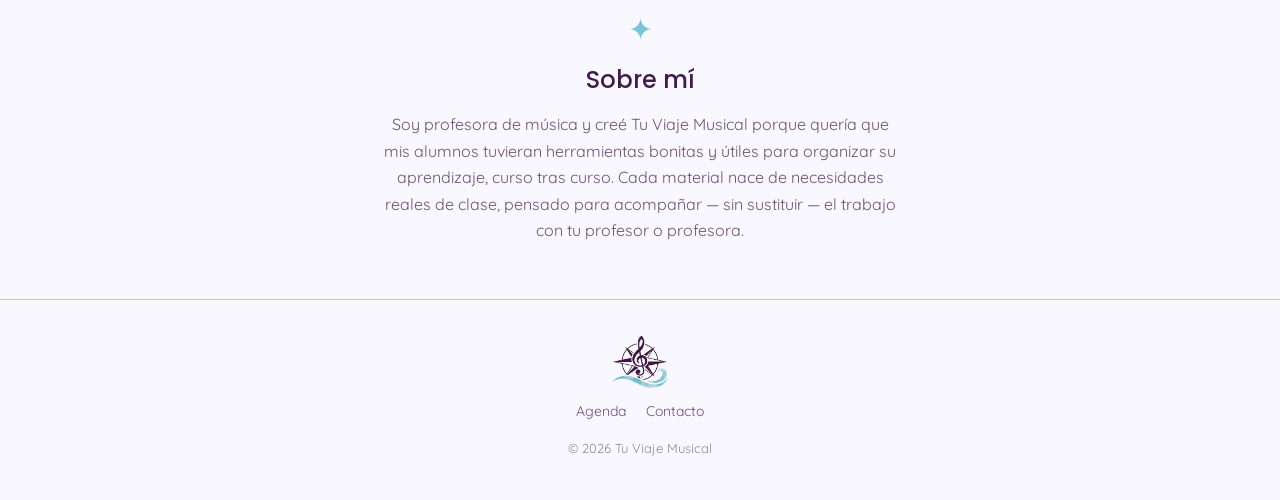
==== commit c666569d: "Rediseño completo del sitio según el handoff de diseño Implementa las 3 páginas (Inicio, Agenda Inst" ====
--- a/index.html
+++ b/index.html
@@ -5,10 +5,6 @@
   <meta name="viewport" content="width=device-width, initial-scale=1.0">
   <title>Tu Viaje Musical — Materiales para alumnos y profesores de música</title>
   <meta name="description" content="Tu Viaje Musical crea materiales educativos para el aprendizaje musical: agendas de curso, repertorio y recursos para alumnos de cualquier instrumento y para sus profesores.">
-
-  <!-- Favicon: icono de la marca en la pestaña del navegador -->
-  <link rel="icon" type="image/png" href="assets/images/logo-icono.png">
-  <link rel="apple-touch-icon" href="assets/images/logo-icono.png">
 
   <!-- Tipografías de marca: Poppins (títulos) y Quicksand (texto) -->
   <link rel="preconnect" href="https://fonts.googleapis.com">
@@ -22,7 +18,7 @@
   <!-- ============ NAV ============ -->
   <nav class="nav">
     <div class="nav__brand">
-      <img class="nav__logo-img" src="assets/images/logo-horizontal.png" alt="Tu Viaje Musical">
+      <img class="nav__logo" src="assets/images/logo-horizontal.png" alt="Tu Viaje Musical">
     </div>
     <div class="nav__actions">
       <a href="contacto.html" class="nav__link">Contacto</a>
@@ -39,7 +35,9 @@
       <span class="hero__glyph hero__glyph--note2" aria-hidden="true">♫</span>
 
       <div class="hero__content">
-        <h1 class="hero__title"><img class="hero__logo" src="assets/images/logo-vertical.png" alt="Tu Viaje Musical"></h1>
+        <h1 class="hero__logo">
+          <img src="assets/images/logo-vertical.png" alt="Tu Viaje Musical">
+        </h1>
         <p class="hero__lead">Materiales pensados para acompañar el aprendizaje musical, curso a curso — para alumnos de cualquier instrumento y para quienes les enseñan.</p>
       </div>
     </section>
@@ -47,7 +45,7 @@
     <!-- ============ PRODUCTO DESTACADO ============ -->
     <section>
       <div class="card featured-card">
-        <span class="eyebrow">Disponible ahora</span>
+        <span class="eyebrow text-center">Disponible ahora</span>
 
         <div class="featured-card__img">
           <img src="assets/images/agenda-cover.jpg" alt="Portada de la Agenda Instrumental">
@@ -56,30 +54,28 @@
         <h2 class="featured-card__title">Agenda Instrumental</h2>
         <p class="featured-card__desc">La agenda del curso para alumnos de música de cualquier instrumento: calendario, repertorio, eventos y seguimiento semanal.</p>
 
-        <div class="featured-card__chips">
-          <span class="chip chip--tag">Específica Conservatorio</span>
-          <span class="chip chip--tag">Andalucía</span>
-          <span class="chip chip--tag">Nacional</span>
+        <div class="chips" style="margin-bottom:22px;">
+          <span class="chip">Específica Conservatorio</span>
+          <span class="chip">Andalucía</span>
+          <span class="chip">Nacional</span>
         </div>
 
         <div class="text-center">
           <a href="producto.html" class="btn btn--primary">Ver las tres versiones</a>
-          <p class="featured-card__price-note">Desde 20 €</p>
+          <p class="featured-card__price">Desde 20 €</p>
         </div>
       </div>
     </section>
 
     <!-- ============ PRÓXIMAMENTE ============ -->
     <section>
-      <div class="content-wrap text-center">
-        <h2 class="section-title" style="margin-bottom:14px;">Próximamente</h2>
-        <!-- EDITAR: texto genérico sobre futuros productos -->
-        <p style="font-size:16px; line-height:1.6; color:var(--ink-soft);">Estamos preparando nuevos materiales para seguir acompañando tu viaje musical. Muy pronto habrá más por descubrir.</p>
+      <div class="upcoming">
+        <h2 class="upcoming__title">Próximamente</h2>
+        <p class="upcoming__text">Estamos preparando nuevos materiales para seguir acompañando tu viaje musical. Muy pronto habrá más por descubrir.</p>
         <div class="chips">
-          <!-- EDITAR: estas etiquetas son solo un avance, sin enlace todavía -->
-          <span class="chip">Repertorio</span>
-          <span class="chip">Lectura a vista</span>
-          <span class="chip">Improvisación</span>
+          <span class="chip chip--outline">Repertorio</span>
+          <span class="chip chip--outline">Lectura a vista</span>
+          <span class="chip chip--outline">Improvisación</span>
         </div>
       </div>
     </section>
@@ -99,7 +95,7 @@
   <footer class="site-footer">
     <img class="site-footer__logo" src="assets/images/logo-icono.png" alt="Tu Viaje Musical">
     <div class="site-footer__links">
-      <a href="producto.html">Agenda Instrumental</a>
+      <a href="producto.html">Agenda</a>
       <a href="contacto.html">Contacto</a>
     </div>
     <p class="site-footer__year">© <span id="anio-actual">2026</span> Tu Viaje Musical</p>
--- a/css/style.css
+++ b/css/style.css
@@ -7,7 +7,7 @@
    que buscas con Ctrl+F.
 
    Si solo quieres cambiar TEXTOS o FOTOS, no necesitas tocar
-   este archivo — ve a index.html o producto.html.
+   este archivo — ve a index.html, producto.html o contacto.html.
 
    Si quieres cambiar un COLOR de toda la web, cámbialo una
    sola vez aquí abajo, en ":root", y se actualizará en todas
@@ -18,27 +18,40 @@
 :root {
   /* Colores — tal cual el diseño original de la marca */
   --bg: oklch(98% 0.012 300);          /* fondo general */
-  --surface: oklch(99% 0.006 90);      /* fondo de tarjetas */
+  --surface: oklch(99% 0.006 90);      /* fondo de tarjetas (crema, no blanco) */
   --ink: oklch(30% 0.09 318);          /* texto principal */
   --ink-soft: oklch(48% 0.06 318);     /* texto secundario */
-  --lilac: oklch(83% 0.06 300);        /* acento lavanda */
-  --rose: oklch(85% 0.055 358);        /* acento rosa */
-  --gold: oklch(78% 0.1 85);           /* acento mostaza */
-  --violet: oklch(45% 0.13 305);       /* violeta de marca (botones) */
-  --violet-dark: oklch(38% 0.13 308);  /* violeta oscuro (texto sobre crema) */
-  --cream: oklch(98% 0.01 300);        /* texto/fondo crema sobre violeta */
+  --lilac: oklch(83% 0.06 300);        /* acento lavanda: bordes, deco */
+  --rose: oklch(85% 0.055 358);        /* acento rosa: solo deco (Inicio) */
+  --aqua: oklch(78% 0.075 220);        /* acento turquesa: glifos musicales */
+  --violet: oklch(45% 0.13 305);       /* violeta de marca (CTAs, selección) */
+  --violet-dark: oklch(38% 0.13 308);  /* violeta oscuro (texto sobre fondos claros) */
+  --cream: oklch(98% 0.01 300);        /* "blanco" cálido, texto sobre violeta */
+  --card-selected-bg: oklch(96% 0.03 300);
+  --chip-bg: oklch(93% 0.035 300);
+  --tag-bg: oklch(88% 0.05 300);
+  --placeholder: oklch(70% 0.03 318);
+  --input-bg: oklch(100% 0 0);
 
   /* Radios reutilizados en toda la web */
   --radius-pill: 99px;
-  --radius-card: 26px;
-  --radius-img: 20px;
+  --radius-card: 28px;
+  --radius-card-sm: 24px;
+  --radius-sel: 20px;
+  --radius-img: 22px;
+  --radius-img-sm: 18px;
+  --radius-faq: 14px;
+  --radius-input: 12px;
 
   /* Sombras reutilizadas */
   --shadow-card: 0 20px 50px -30px oklch(30% 0.09 318 / 0.4);
   --shadow-hero-img: 0 24px 50px -28px oklch(30% 0.09 318 / 0.45);
-
-  /* Ancho máximo del contenido (columna central) */
+  --shadow-selected: 0 10px 28px -18px oklch(45% 0.13 305 / .6);
+
+  /* Anchos máximos de columna central */
   --content-width: 560px;
+  --content-narrow: 520px;
+  --content-narrower: 480px;
 }
 
 /* ---------- 2. RESET BÁSICO ---------- */
@@ -47,6 +60,11 @@
 }
 html {
   scroll-behavior: smooth;
+}
+@media (prefers-reduced-motion: reduce) {
+  html {
+    scroll-behavior: auto;
+  }
 }
 body {
   margin: 0;
@@ -57,6 +75,15 @@
   min-height: 100vh;
   -webkit-text-size-adjust: 100%;
 }
+/* Body en columna, para que el footer quede al fondo en páginas cortas
+   (se activa con la clase .page--column, ver Contacto) */
+body.page--column {
+  display: flex;
+  flex-direction: column;
+}
+body.page--column main {
+  flex: 1;
+}
 img {
   max-width: 100%;
   display: block;
@@ -81,11 +108,24 @@
   padding: 0;
   list-style: none;
 }
-summary::marker {
+summary::marker,
+summary::-webkit-details-marker {
   color: var(--violet);
 }
 button {
   font-family: inherit;
+}
+
+/* Estado de foco visible con teclado en todos los elementos interactivos
+   (deuda de accesibilidad del prototipo, corregida aquí) */
+a:focus-visible,
+button:focus-visible,
+input:focus-visible,
+textarea:focus-visible,
+summary:focus-visible {
+  outline: 2.5px solid var(--violet);
+  outline-offset: 2px;
+  border-radius: 4px;
 }
 
 /* ---------- 3. NAVEGACIÓN (cabecera) ---------- */
@@ -100,7 +140,11 @@
   background: color-mix(in oklch, var(--bg) 88%, transparent);
   backdrop-filter: blur(8px);
   -webkit-backdrop-filter: blur(8px);
-  z-index: 10;
+  z-index: 20;
+}
+/* Contacto no lleva nav pegajoso (ver spec) */
+.nav--static {
+  position: static;
 }
 .nav__brand {
   display: flex;
@@ -108,25 +152,16 @@
   gap: 10px;
 }
 .nav__logo {
-  width: 34px;
-  height: 34px;
-  flex-shrink: 0;
-  border-radius: 50%;
+  height: 38px;
+  width: auto;
   display: block;
 }
-.nav__wordmark {
-  font-family: 'Poppins', sans-serif;
-  font-weight: 500;
-  font-size: 16px;
-  letter-spacing: 0.06em;
-  text-transform: uppercase;
-}
-/* Agrupa los enlaces de la derecha del menú (Contacto + botón principal)
-   para que quepan bien uno junto al otro, también en móvil. */
+/* Agrupa los enlaces de la derecha del menú para que quepan bien
+   uno junto al otro, también en móvil. */
 .nav__actions {
   display: flex;
   align-items: center;
-  gap: 14px;
+  gap: 16px;
 }
 /* Enlace de texto discreto del menú (p.ej. "Contacto"), más ligero que
    el botón principal para no competir visualmente con él. */
@@ -134,7 +169,7 @@
   font-family: 'Quicksand', sans-serif;
   font-weight: 600;
   font-size: 14px;
-  color: var(--ink-soft);
+  color: var(--violet-dark);
   white-space: nowrap;
 }
 
@@ -169,12 +204,28 @@
   font-weight: 600;
   padding: 8px 16px;
 }
-/* Botón sobre fondo violeta (sección "Comprar") */
+/* Botón sobre fondo violeta (panel de resumen) */
 .btn--on-violet {
+  font-size: 16px;
+  padding: 15px 36px;
+  border: 2px solid var(--cream);
+  transition: background .15s, color .15s;
+}
+.btn--on-violet.is-ready {
   background: var(--cream);
   color: var(--violet-dark);
-  font-size: 16px;
-  padding: 15px 36px;
+}
+.btn--on-violet:not(.is-ready) {
+  background: transparent;
+  color: var(--cream);
+}
+/* Botón de la barra fija inferior */
+.btn--bar {
+  flex-shrink: 0;
+  background: var(--violet);
+  color: var(--cream);
+  font-size: 15px;
+  padding: 12px 26px;
 }
 
 /* ---------- 5. SECCIONES / CONTENEDORES ---------- */
@@ -192,86 +243,6 @@
   margin: 0 auto;
 }
 .text-center {
-  text-align: center;
-}
-
-/* ---------- 6. HERO (Inicio) ---------- */
-.hero {
-  padding: 56px 24px 64px;
-  overflow: hidden;
-}
-.hero__blob {
-  position: absolute;
-  border-radius: 50%;
-  filter: blur(18px);
-  pointer-events: none;
-}
-.hero__blob--lilac {
-  top: -60px;
-  right: -80px;
-  width: 260px;
-  height: 260px;
-  background: radial-gradient(circle, var(--lilac), transparent 70%);
-  opacity: 0.8;
-}
-.hero__blob--rose {
-  bottom: -40px;
-  left: -60px;
-  width: 200px;
-  height: 200px;
-  background: radial-gradient(circle, var(--rose), transparent 70%);
-  opacity: 0.7;
-}
-.hero__glyph {
-  position: absolute;
-  pointer-events: none;
-}
-.hero__glyph--note1 { top: 40px; left: 20px; font-size: 28px; color: var(--lilac); opacity: 0.9; transform: rotate(-12deg); }
-.hero__glyph--star   { top: 110px; right: 36px; font-size: 22px; color: var(--gold); opacity: 0.8; }
-.hero__glyph--note2 { bottom: 30px; right: 60px; font-size: 34px; color: var(--rose); opacity: 0.7; transform: rotate(8deg); }
-
-.hero__content {
-  position: relative;
-  max-width: 520px;
-  margin: 0 auto;
-  text-align: center;
-}
-.hero__title {
-  font-size: clamp(30px, 7vw, 44px);
-  letter-spacing: 0.02em;
-  line-height: 1.15;
-  margin: 0 0 18px;
-}
-.hero__lead {
-  font-size: 19px;
-  line-height: 1.55;
-  color: var(--ink-soft);
-}
-
-/* ---------- 7. HERO de producto ---------- */
-.product-hero {
-  padding: 28px 24px 40px;
-  overflow: hidden;
-}
-.product-hero__sparkle {
-  position: absolute;
-  top: 20px;
-  right: 24px;
-  font-size: 24px;
-  color: var(--gold);
-  opacity: 0.8;
-}
-.product-hero__img-frame {
-  position: relative;
-  max-width: 340px;
-  margin: 0 auto 24px;
-  border-radius: var(--radius-img);
-  overflow: hidden;
-  box-shadow: var(--shadow-hero-img);
-}
-.product-hero__body {
-  max-width: 480px;
-  margin: 0 auto;
   text-align: center;
 }
 .eyebrow {
@@ -283,37 +254,79 @@
   display: block;
   margin-bottom: 10px;
 }
-.product-hero__title {
-  font-size: clamp(28px, 7vw, 38px);
-  line-height: 1.15;
-  margin: 10px 0 12px;
-}
-.product-hero__desc {
-  font-size: 17px;
-  line-height: 1.6;
-  color: var(--ink-soft);
-  margin: 0 0 24px;
-}
-
-/* ---------- 8. TARJETA de producto destacado (Inicio) ---------- */
+
+/* ---------- 6. HERO (Inicio) ---------- */
+.hero {
+  padding: 56px 24px 64px;
+  overflow: hidden;
+}
+.hero__blob {
+  position: absolute;
+  border-radius: 50%;
+  filter: blur(18px);
+  pointer-events: none;
+}
+.hero__blob--lilac {
+  top: -60px;
+  right: -80px;
+  width: 260px;
+  height: 260px;
+  background: radial-gradient(circle, var(--lilac), transparent 70%);
+  opacity: 0.8;
+}
+.hero__blob--rose {
+  bottom: -40px;
+  left: -60px;
+  width: 200px;
+  height: 200px;
+  background: radial-gradient(circle, var(--rose), transparent 70%);
+  opacity: 0.7;
+}
+.hero__glyph {
+  position: absolute;
+  pointer-events: none;
+}
+.hero__glyph--note1 { top: 70px; left: 32px; font-size: 60px; color: var(--lilac); opacity: 0.5; transform: rotate(-12deg); }
+.hero__glyph--note2 { bottom: 24px; right: 40px; font-size: 72px; color: var(--aqua); opacity: 0.35; transform: rotate(8deg); }
+
+.hero__content {
+  position: relative;
+  max-width: var(--content-narrow);
+  margin: 0 auto;
+  text-align: center;
+}
+.hero__logo {
+  margin: 0 0 22px;
+}
+.hero__logo img {
+  width: 100%;
+  max-width: 230px;
+  height: auto;
+  margin: 0 auto;
+}
+.hero__lead {
+  font-size: 19px;
+  line-height: 1.55;
+  color: var(--ink-soft);
+}
+
+/* ---------- 7. TARJETA de producto destacado (Inicio) ---------- */
 .card {
   background: var(--surface);
   border-radius: var(--radius-card);
-  box-shadow: var(--shadow-card);
 }
 .featured-card {
   max-width: var(--content-width);
   margin: 0 auto;
   padding: 28px 22px 32px;
+  box-shadow: var(--shadow-card);
 }
 .featured-card__img {
-  border-radius: 18px;
+  border-radius: var(--radius-img-sm);
   overflow: hidden;
-  margin: 16px 0 20px;
+  margin: 16px auto 20px;
   aspect-ratio: 3 / 4;
   max-width: 260px;
-  margin-left: auto;
-  margin-right: auto;
 }
 .featured-card__img img {
   width: 100%;
@@ -332,167 +345,521 @@
   margin: 0 0 22px;
   text-align: center;
 }
-
-/* ---------- 9. CHIPS ("Próximamente") ---------- */
+.featured-card__price {
+  font-size: 14px;
+  color: var(--ink-soft);
+  margin-top: 12px;
+}
+
+/* ---------- 8. CHIPS ---------- */
 .chips {
   display: flex;
   flex-wrap: wrap;
-  gap: 10px;
+  gap: 8px;
   justify-content: center;
-  margin-top: 20px;
-}
+}
+/* Chip "sólido" (versiones, en la tarjeta de producto de Inicio) */
 .chip {
+  font-size: 12px;
+  font-weight: 700;
+  letter-spacing: 0.04em;
+  color: var(--violet-dark);
+  background: var(--chip-bg);
+  padding: 6px 13px;
+  border-radius: var(--radius-pill);
+}
+/* Chip "outline" (sección Próximamente) */
+.chip--outline {
   font-size: 13px;
   font-weight: 600;
   color: var(--ink-soft);
   background: var(--surface);
   border: 1px solid var(--lilac);
   padding: 8px 16px;
-  border-radius: var(--radius-pill);
-}
-
-/* ---------- 10. "SOBRE MÍ" ---------- */
-.about {
-  max-width: var(--content-width);
+}
+
+/* ---------- 9. "SOBRE MÍ" / "PRÓXIMAMENTE" ---------- */
+.about,
+.upcoming {
+  max-width: var(--content-narrow);
   margin: 0 auto;
   text-align: center;
 }
 .about__glyph {
-  font-size: 26px;
-  color: var(--gold);
+  font-size: 30px;
+  color: var(--aqua);
 }
 .about__title {
-  font-size: 22px;
+  font-size: 24px;
   margin: 14px 0 14px;
 }
-.about__text {
+.about__text,
+.upcoming__text {
   font-size: 16px;
   line-height: 1.65;
   color: var(--ink-soft);
 }
-
-/* ---------- 11. LISTA "QUÉ INCLUYE" ---------- */
-.feature-list {
-  max-width: var(--content-width);
-  margin: 0 auto;
+.upcoming__title {
+  font-size: 24px;
+  margin: 0 0 14px;
+}
+.upcoming__text {
+  line-height: 1.6;
+  margin: 0 0 20px;
+}
+
+/* ---------- 10. FOOTER ---------- */
+.site-footer {
+  padding: 36px 24px 44px;
+  border-top: 1px solid var(--lilac);
+  text-align: center;
+}
+.site-footer__logo {
+  height: 52px;
+  width: auto;
+  margin: 0 auto 14px;
+}
+.site-footer__links {
+  display: flex;
+  gap: 20px;
+  justify-content: center;
+  font-size: 14px;
+  color: var(--ink-soft);
+}
+.site-footer__year {
+  font-size: 13px;
+  color: var(--ink-soft);
+  opacity: 0.7;
+  margin-top: 20px;
+}
+
+/* ---------- 11. HERO de producto (Agenda Instrumental) ---------- */
+.product-hero {
+  padding: 24px 24px 40px;
+  overflow: hidden;
+}
+.product-hero__blob {
+  position: absolute;
+  top: -50px;
+  left: -70px;
+  width: 220px;
+  height: 220px;
+  border-radius: 50%;
+  background: radial-gradient(circle, var(--lilac), transparent 70%);
+  filter: blur(18px);
+  opacity: 0.8;
+  pointer-events: none;
+}
+.product-hero__glyph {
+  position: absolute;
+  top: 20px;
+  right: 28px;
+  font-size: 56px;
+  color: var(--aqua);
+  opacity: 0.35;
+  pointer-events: none;
+}
+.product-hero__img-frame {
+  position: relative;
+  max-width: 320px;
+  margin: 0 auto 24px;
+  border-radius: var(--radius-img);
+  overflow: hidden;
+  box-shadow: var(--shadow-hero-img);
+}
+.product-hero__body {
+  max-width: var(--content-narrower);
+  margin: 0 auto;
+  text-align: center;
+}
+.product-hero__title {
+  font-size: clamp(28px, 7vw, 38px);
+  line-height: 1.2;
+  margin: 10px 0 12px;
+}
+.product-hero__desc {
+  font-size: 17px;
+  line-height: 1.6;
+  color: var(--ink-soft);
+  margin: 0 0 24px;
+  max-width: 100%;
+}
+.product-hero__price {
+  font-size: 14px;
+  color: var(--ink-soft);
+  margin-top: 12px;
+}
+
+/* ---------- 12. "NACE EN EL AULA" (narrativa) ---------- */
+.narrative {
+  padding-top: 16px;
+}
+.narrative__wrap {
+  max-width: var(--content-narrow);
+  margin: 0 auto;
+}
+.narrative__title {
+  font-size: 24px;
+  margin: 0 0 16px;
+  text-align: center;
+}
+.narrative__text {
+  font-size: 16px;
+  line-height: 1.7;
+  color: var(--ink-soft);
+  margin: 0 0 14px;
+  text-align: center;
+}
+.narrative__text:last-child {
+  margin-bottom: 0;
+}
+
+/* ---------- 13. "PRESENTE EN LAS TRES VERSIONES" ---------- */
+.highlights {
+  padding-top: 8px;
+  padding-bottom: 48px;
+}
+.highlights__card {
+  max-width: var(--content-narrow);
+  margin: 0 auto;
+  background: var(--surface);
+  border-radius: var(--radius-card-sm);
+  padding: 28px 24px;
+}
+.highlights__title {
+  font-size: 20px;
+  margin: 0 0 18px;
+  text-align: center;
+}
+.highlights__grid {
   display: grid;
-  grid-template-columns: 1fr;
+  grid-template-columns: repeat(auto-fit, minmax(120px, 1fr));
+  gap: 16px;
+}
+.highlight {
+  text-align: center;
+}
+.highlight__glyph {
+  font-size: 26px;
+  margin-bottom: 8px;
+}
+.highlight__text {
+  font-size: 14px;
+  line-height: 1.45;
+  margin: 0;
+  color: var(--ink-soft);
+}
+.highlight__text strong {
+  color: var(--ink);
+  font-weight: 600;
+}
+
+/* ---------- 14. GALERÍA "POR DENTRO" ---------- */
+.inside {
+  padding-top: 8px;
+  padding-bottom: 40px;
+}
+.inside__wrap {
+  max-width: var(--content-narrow);
+  margin: 0 auto;
+}
+.inside__title {
+  font-size: 24px;
+  margin: 0 0 20px;
+  text-align: center;
+}
+.inside__grid {
+  display: grid;
+  grid-template-columns: repeat(auto-fit, minmax(220px, 1fr));
   gap: 20px;
 }
-.feature {
-  display: flex;
-  gap: 16px;
-  align-items: flex-start;
-}
-.feature__icon {
-  flex-shrink: 0;
-  width: 44px;
-  height: 44px;
+.inside__grid figure {
+  margin: 0;
+}
+.inside__grid img {
+  width: 100%;
+  aspect-ratio: 4 / 3;
+  object-fit: cover;
+  border-radius: var(--radius-sel);
+}
+.inside__grid figcaption {
+  font-size: 13px;
+  line-height: 1.45;
+  color: var(--ink-soft);
+  margin-top: 10px;
+  text-align: center;
+}
+
+/* ---------- 15. PASOS "ELIGE TU VERSIÓN" / "ELIGE DÓNDE IMPRIMIRLA" ---------- */
+.step {
+  padding-top: 24px;
+  padding-bottom: 32px;
+}
+.step + .step {
+  padding-top: 8px;
+}
+.step__wrap {
+  max-width: var(--content-narrow);
+  margin: 0 auto;
+}
+.step__head {
+  display: flex;
+  align-items: center;
+  gap: 10px;
+  margin-bottom: 6px;
+}
+.step__number {
+  width: 26px;
+  height: 26px;
   border-radius: 50%;
-  background: var(--surface);
-  border: 1.5px solid var(--lilac);
+  background: var(--violet);
+  color: var(--cream);
   display: flex;
   align-items: center;
   justify-content: center;
-}
-.feature__icon svg {
+  font-weight: 700;
+  font-size: 14px;
+  flex-shrink: 0;
+}
+.step__title {
+  font-size: 24px;
+  margin: 0;
+}
+.step__intro {
+  font-size: 15px;
+  line-height: 1.55;
+  color: var(--ink-soft);
+  margin: 0 0 20px;
+  padding-left: 36px;
+}
+
+/* Tarjetas seleccionables — estilo compartido entre el paso 1 (versión)
+   y el paso 2 (plataforma). */
+.sel-group {
+  display: flex;
+  flex-direction: column;
+  gap: 12px;
+}
+.sel-group--grid {
+  display: grid;
+  grid-template-columns: repeat(auto-fit, minmax(150px, 1fr));
+  gap: 12px;
+}
+.sel-card {
+  display: block;
+  width: 100%;
+  text-align: left;
+  cursor: pointer;
+  font-family: 'Quicksand', sans-serif;
+  background: var(--surface);
+  border: 2px solid var(--lilac);
+  border-radius: var(--radius-sel);
+  padding: 18px;
+  transition: border-color .15s, background .15s;
+  box-shadow: none;
+}
+.sel-card[aria-checked="true"] {
+  background: var(--card-selected-bg);
+  border-color: var(--violet);
+  box-shadow: var(--shadow-selected);
+}
+.sel-group--grid .sel-card {
+  height: 100%;
+}
+.sel-card__dot {
+  flex-shrink: 0;
   width: 20px;
   height: 20px;
-}
-.feature__glyph {
+  border-radius: 50%;
+  margin-top: 2px;
+  border: 2px solid var(--lilac);
+  background: transparent;
+  transition: border-color .15s, background .15s, box-shadow .15s;
+}
+.sel-card[aria-checked="true"] .sel-card__dot {
+  border-color: var(--violet);
+  background: var(--violet);
+  box-shadow: inset 0 0 0 3px var(--surface);
+}
+.sel-group--grid .sel-card__dot {
+  margin-top: 0;
+}
+
+/* Tarjeta de versión (paso 1) */
+.version-card__row {
+  display: flex;
+  align-items: flex-start;
+  gap: 12px;
+}
+.version-card__body {
+  flex: 1;
+  min-width: 0;
+}
+.version-card__head {
+  display: flex;
+  align-items: center;
+  gap: 8px;
+  flex-wrap: wrap;
+  margin-bottom: 5px;
+}
+.version-card__label {
+  font-family: 'Poppins', sans-serif;
+  font-weight: 500;
+  font-size: 16px;
+  color: var(--ink);
+}
+.version-card__tag {
+  font-size: 11px;
+  font-weight: 700;
+  letter-spacing: 0.05em;
+  text-transform: uppercase;
+  color: var(--violet-dark);
+  background: var(--tag-bg);
+  padding: 3px 9px;
+  border-radius: var(--radius-pill);
+}
+.version-card__who {
+  display: block;
+  font-size: 14px;
+  line-height: 1.5;
+  color: var(--ink-soft);
+  margin: 0 0 8px;
+}
+.version-card__detail {
+  display: block;
+  font-size: 13px;
+  line-height: 1.5;
+  color: var(--ink-soft);
+  opacity: 0.9;
+  margin: 0;
+}
+
+/* Tarjeta de plataforma (paso 2) */
+.platform-card__head {
+  display: flex;
+  align-items: center;
+  gap: 9px;
+  margin-bottom: 14px;
+}
+.platform-card__name {
+  font-family: 'Poppins', sans-serif;
+  font-weight: 500;
+  font-size: 16px;
+  color: var(--ink);
+}
+.platform-card__price {
+  display: block;
+  font-family: 'Poppins', sans-serif;
+  font-weight: 500;
+  font-size: 26px;
+  color: var(--ink);
+  line-height: 1;
+}
+.platform-card__breakdown {
+  display: block;
+  font-size: 12px;
+  color: var(--ink-soft);
+  margin: 4px 0 14px;
+}
+.platform-card__details {
+  display: flex;
+  flex-direction: column;
+  gap: 7px;
+}
+.platform-card__detail {
+  display: flex;
+  gap: 7px;
+  align-items: flex-start;
+}
+.platform-card__detail-glyph {
+  font-size: 13px;
+  line-height: 1.4;
+  opacity: 0.6;
+}
+.platform-card__detail-text {
+  font-size: 13px;
+  line-height: 1.4;
+  color: var(--ink-soft);
+}
+
+/* ---------- 16. PANEL DE RESUMEN ---------- */
+.summary {
+  padding-top: 8px;
+  padding-bottom: 56px;
+}
+.summary__panel {
+  max-width: var(--content-narrow);
+  margin: 0 auto;
+  background: var(--violet);
+  border-radius: var(--radius-card);
+  padding: 30px 24px;
+  color: var(--cream);
+  text-align: center;
+}
+.summary__eyebrow {
+  font-family: 'Quicksand', sans-serif;
+  font-weight: 700;
+  font-size: 12px;
+  letter-spacing: 0.1em;
+  text-transform: uppercase;
+  opacity: 0.8;
+  margin: 0 0 10px;
+}
+.summary__title {
+  font-size: 16px;
+  line-height: 1.5;
+  margin: 0 0 6px;
+  font-weight: 600;
+}
+.summary__sub {
+  font-size: 14px;
+  line-height: 1.5;
+  margin: 0 0 18px;
+  opacity: 0.85;
+}
+.summary__price {
+  font-family: 'Poppins', sans-serif;
+  font-weight: 500;
+  font-size: 34px;
+  margin: 0 0 4px;
+}
+.summary__price-note {
+  font-size: 13px;
+  opacity: 0.8;
+  margin: 0 0 20px;
+}
+.summary__note {
+  font-size: 12px;
+  opacity: 0.75;
+  margin: 14px 0 0;
+  min-height: 1em;
+}
+
+/* ---------- 17. "PARA QUIÉN ES" ---------- */
+.who-card {
+  max-width: var(--content-narrow);
+  margin: 0 auto;
+  padding: 30px 24px;
+}
+.who-card__title {
   font-size: 20px;
-  color: var(--violet);
-}
-.feature__glyph--gold {
-  font-size: 18px;
-  color: var(--gold);
-}
-.feature__title {
-  font-size: 16px;
-  margin: 6px 0 4px;
-}
-.feature__desc {
-  font-size: 15px;
-  line-height: 1.55;
-  color: var(--ink-soft);
-}
-
-/* ---------- 12. "PARA QUIÉN ES" ---------- */
-.who-card {
-  max-width: var(--content-width);
-  margin: 0 auto;
-  padding: 30px 24px;
-  text-align: center;
-}
-.who-card__title {
-  font-size: 22px;
   margin: 0 0 12px;
+  text-align: center;
 }
 .who-card__text {
   font-size: 16px;
   line-height: 1.65;
   color: var(--ink-soft);
-}
-
-/* ---------- 13. GALERÍA "POR DENTRO" ---------- */
-.gallery {
-  display: flex;
-  gap: 16px;
-  overflow-x: auto;
-  padding: 4px 24px 16px;
-  scroll-snap-type: x mandatory;
-  max-width: 100%;
-  /* Scrollbar discreta (Firefox) */
-  scrollbar-width: thin;
-}
-.gallery__item {
-  width: 220px;
-  height: 290px;
-  flex-shrink: 0;
-  scroll-snap-align: center;
-  border-radius: 18px;
-  overflow: hidden;
-  background: var(--surface);
-}
-.gallery__item img {
-  width: 100%;
-  height: 100%;
-  object-fit: cover;
-}
-
-/* ---------- 14. SECCIÓN "COMPRAR" ---------- */
-.buy-box {
-  max-width: 480px;
-  margin: 0 auto;
-  text-align: center;
-  background: var(--violet);
-  border-radius: 28px;
-  padding: 36px 24px;
-  color: var(--cream);
-}
-.buy-box__label {
-  font-weight: 700;
-  font-size: 13px;
-  letter-spacing: 0.1em;
-  text-transform: uppercase;
-  opacity: 0.85;
-  margin: 0 0 8px;
-}
-.buy-box__price {
-  font-family: 'Poppins', sans-serif;
-  font-weight: 500;
-  font-size: 32px;
-  margin: 0 0 20px;
-}
-.buy-box__note {
-  font-size: 12px;
-  opacity: 0.85;
-  margin: 14px 0 0;
-}
-
-/* ---------- 15. FAQ (acordeón nativo) ---------- */
+  margin: 0 0 12px;
+  text-align: left;
+}
+.who-card__text:last-child {
+  margin-bottom: 0;
+}
+
+/* ---------- 18. FAQ (acordeón nativo) ---------- */
 .faq-list {
-  max-width: var(--content-width);
+  max-width: var(--content-narrow);
   margin: 0 auto;
   display: flex;
   flex-direction: column;
@@ -500,7 +867,7 @@
 }
 .faq-item {
   background: var(--surface);
-  border-radius: 14px;
+  border-radius: var(--radius-faq);
   padding: 14px 18px;
 }
 .faq-item summary {
@@ -514,53 +881,123 @@
   color: var(--ink-soft);
   margin: 10px 0 0;
 }
-
-/* ---------- 16. FOOTER ---------- */
-.site-footer {
-  padding: 36px 24px 44px;
+.faq-item strong {
+  font-weight: 600;
+}
+
+/* ---------- 19. BARRA FIJA DE COMPRA ---------- */
+.buy-bar {
+  position: fixed;
+  left: 0;
+  right: 0;
+  bottom: 0;
+  z-index: 30;
+  padding: 12px 20px calc(12px + env(safe-area-inset-bottom));
+  background: color-mix(in oklch, var(--surface) 96%, transparent);
+  backdrop-filter: blur(10px);
+  -webkit-backdrop-filter: blur(10px);
   border-top: 1px solid var(--lilac);
-  text-align: center;
-}
-.site-footer__brand {
+  transform: translateY(110%);
+  transition: transform .25s ease;
+}
+.buy-bar.is-visible {
+  transform: translateY(0);
+}
+.buy-bar__inner {
+  max-width: var(--content-narrow);
+  margin: 0 auto;
+  display: flex;
+  align-items: center;
+  gap: 14px;
+}
+.buy-bar__info {
+  flex: 1;
+  min-width: 0;
+}
+.buy-bar__label {
+  font-size: 13px;
+  color: var(--ink-soft);
+  white-space: nowrap;
+  overflow: hidden;
+  text-overflow: ellipsis;
+}
+.buy-bar__price {
   font-family: 'Poppins', sans-serif;
   font-weight: 500;
-  font-size: 15px;
-  letter-spacing: 0.04em;
-  margin-bottom: 10px;
-}
-.site-footer__line {
-  font-size: 14px;
-  color: var(--ink-soft);
-  margin: 0 0 6px;
-}
-/* El email ahora es un enlace (mailto), no texto suelto — se destaca un
-   poco para que se note que es pulsable. */
-.site-footer__contact {
-  color: var(--violet-dark);
+  font-size: 19px;
+}
+/* Deja espacio al fondo de la página de producto para que la barra fija
+   no tape el final del contenido cuando está visible. */
+.has-buy-bar {
+  padding-bottom: 80px;
+}
+
+/* ---------- 20. FORMULARIO DE CONTACTO ---------- */
+.contact-form {
+  max-width: var(--content-width);
+  margin: 0 auto;
+  display: flex;
+  flex-direction: column;
+  gap: 16px;
+  background: var(--surface);
+  border-radius: var(--radius-card-sm);
+  padding: 26px 22px;
+}
+.contact-form label {
+  display: flex;
+  flex-direction: column;
+  gap: 7px;
+}
+.contact-form label span {
+  font-size: 14px;
   font-weight: 600;
 }
-.site-footer__year {
-  font-size: 12px;
-  color: var(--ink-soft);
-  opacity: 0.7;
-  margin-top: 14px;
-}
-
-/* ---------- 17. PLACEHOLDER de imagen (para fotos por sustituir) ---------- */
-/* Marca con un pequeño borde punteado + etiqueta las imágenes que son
-   provisionales, para que sea evidente qué hay que cambiar. Cuando
-   sustituyas el archivo de imagen real, este estilo deja de mostrarse
-   (solo se aplica a través de la clase .is-placeholder). */
-.is-placeholder {
-  outline: 1.5px dashed var(--violet);
-  outline-offset: -1.5px;
-}
-
-/* ---------- 18. AJUSTES PARA PANTALLAS GRANDES ---------- */
+.contact-form input,
+.contact-form textarea {
+  width: 100%;
+  font-family: 'Quicksand', sans-serif;
+  font-size: 16px;
+  color: var(--ink);
+  background: var(--input-bg);
+  border: 1.5px solid var(--lilac);
+  border-radius: var(--radius-input);
+  padding: 12px 14px;
+}
+.contact-form input:focus,
+.contact-form textarea:focus {
+  outline: none;
+  border-color: var(--violet);
+}
+.contact-form ::placeholder {
+  color: var(--placeholder);
+}
+.contact-form textarea {
+  resize: vertical;
+}
+.contact-form button[type="submit"] {
+  width: 100%;
+  margin-top: 4px;
+}
+.contact-form__status {
+  text-align: center;
+  font-size: 14px;
+  line-height: 1.5;
+  color: var(--ink-soft);
+  min-height: 20px;
+  margin: 0;
+}
+/* Mensaje de éxito tras enviar — según el diseño, en violeta y en negrita */
+.contact-form__status.is-success {
+  color: var(--violet);
+  font-weight: 600;
+}
+
+/* ---------- 21. AJUSTES PARA PANTALLAS GRANDES ---------- */
 /* El diseño original es "mobile-first" (pensado para móvil, que es por
    donde llegará la mayoría del tráfico vía QR). Estos ajustes son
    mínimos, solo para que no se vea todo pegado a los bordes en un
-   ordenador — no cambian colores, tipografías ni estilo. */
+   ordenador — no cambian colores, tipografías ni estilo ni ensanchan
+   el contenido a un layout de escritorio. */
 @media (min-width: 640px) {
   section {
     padding-left: 32px;
@@ -571,45 +1008,3 @@
     padding-right: 32px;
   }
 }
-/* ---------- 19. FORMULARIO DE CONTACTO ---------- */
-.contact-form {
-  max-width: var(--content-width);
-  margin: 0 auto;
-  display: flex;
-  flex-direction: column;
-  gap: 16px;
-}
-.contact-form label {
-  display: block;
-  font-family: 'Quicksand', sans-serif;
-  font-weight: 600;
-  font-size: 14px;
-  color: var(--ink);
-  margin-bottom: 6px;
-}
-.contact-form input,
-.contact-form textarea {
-  width: 100%;
-  font-family: 'Quicksand', sans-serif;
-  font-size: 15px;
-  color: var(--ink);
-  background: var(--surface);
-  border: 1.5px solid var(--lilac);
-  border-radius: 14px;
-  padding: 12px 16px;
-}
-.contact-form input:focus,
-.contact-form textarea:focus {
-  outline: none;
-  border-color: var(--violet);
-}
-.contact-form textarea {
-  min-height: 130px;
-  resize: vertical;
-}
-.contact-form__status {
-  text-align: center;
-  font-size: 14px;
-  color: var(--ink-soft);
-  min-height: 20px;
-}
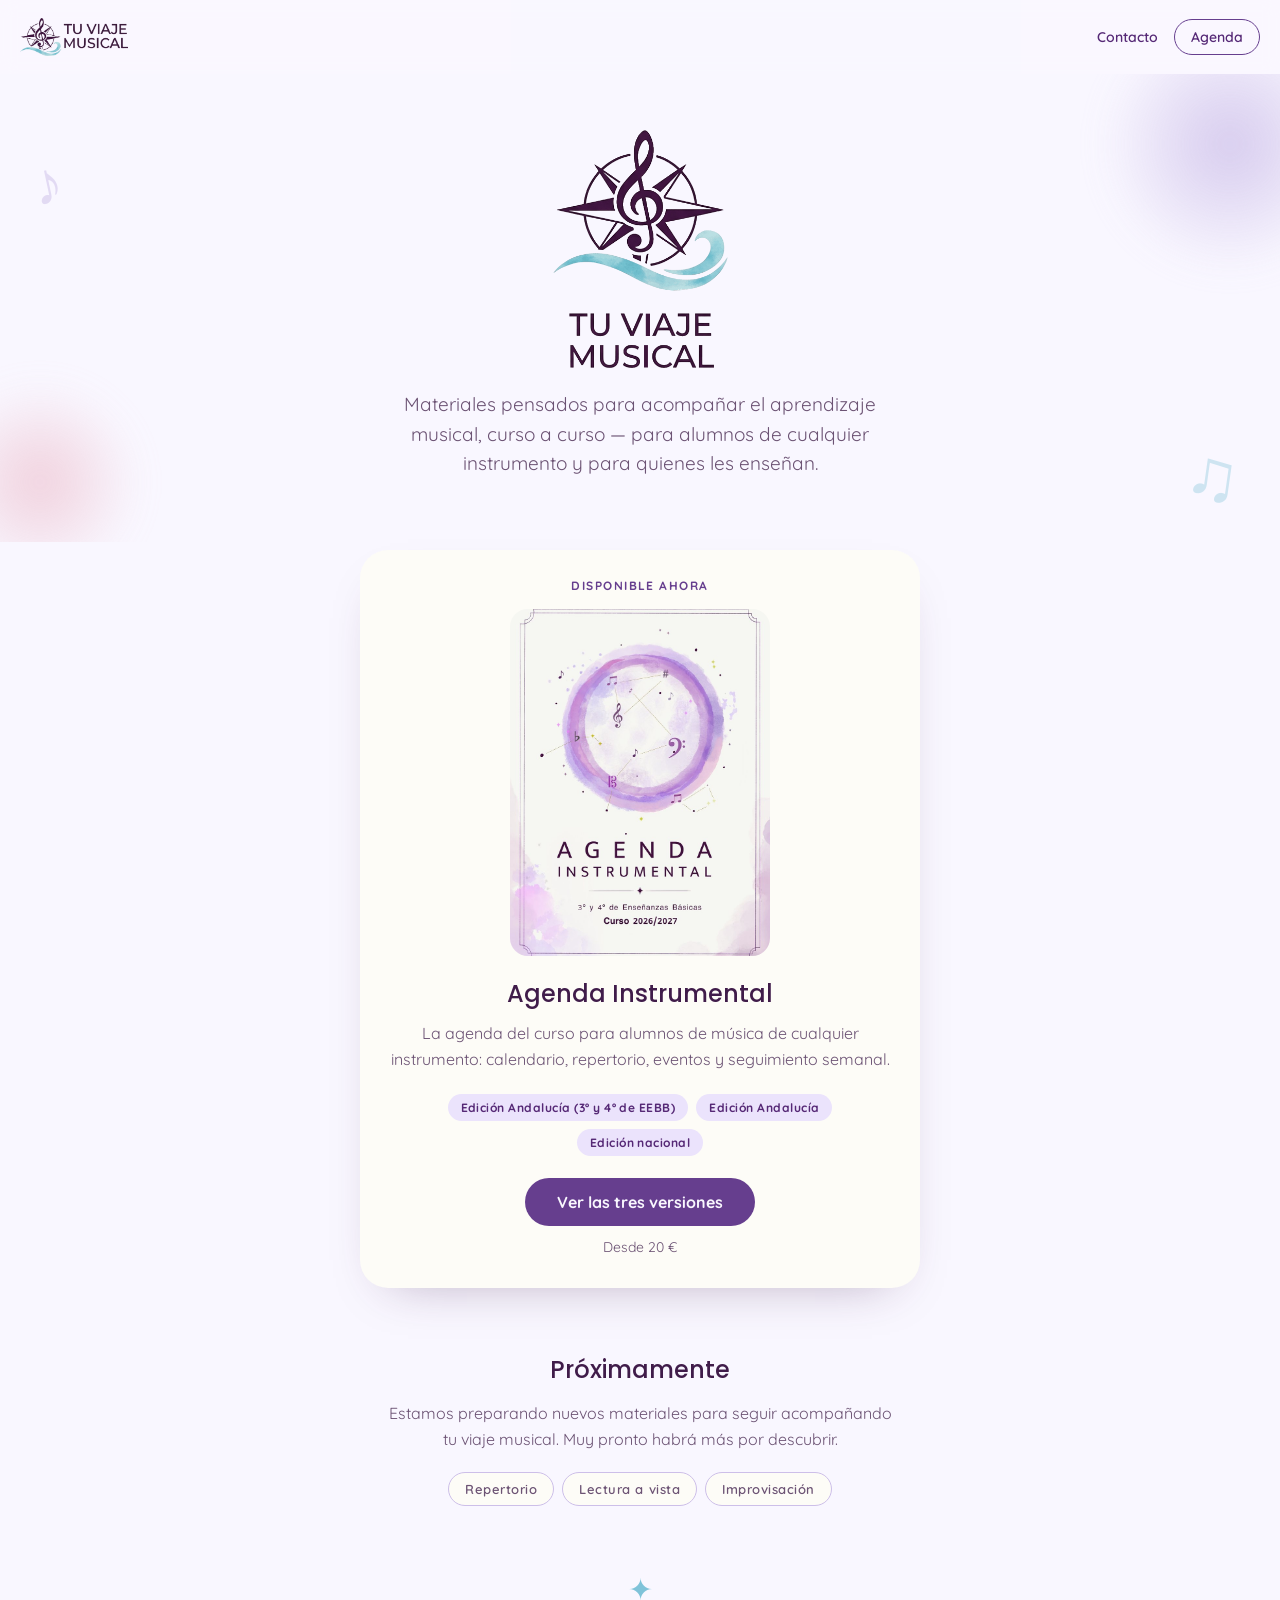
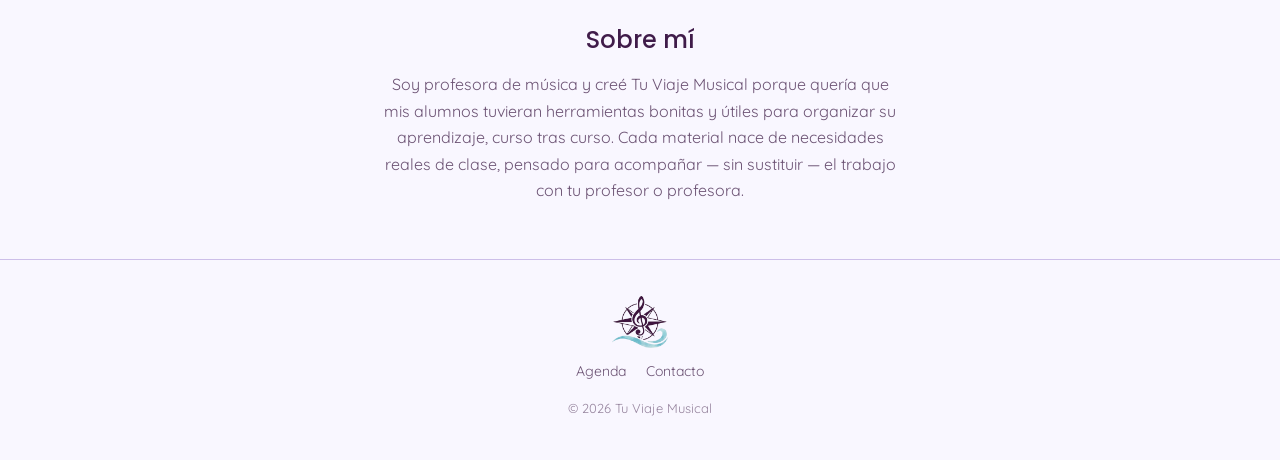
==== commit 735882f2: "Ajustes de contenido tras revisión: etiquetas de versión y tamaño del logo - Renombra las 3 etiqueta" ====
--- a/index.html
+++ b/index.html
@@ -55,9 +55,9 @@
         <p class="featured-card__desc">La agenda del curso para alumnos de música de cualquier instrumento: calendario, repertorio, eventos y seguimiento semanal.</p>
 
         <div class="chips" style="margin-bottom:22px;">
-          <span class="chip">Específica Conservatorio</span>
-          <span class="chip">Andalucía</span>
-          <span class="chip">Nacional</span>
+          <span class="chip">Edición Andalucía (3º y 4º de EEBB)</span>
+          <span class="chip">Edición Andalucía</span>
+          <span class="chip">Edición nacional</span>
         </div>
 
         <div class="text-center">
--- a/css/style.css
+++ b/css/style.css
@@ -300,7 +300,7 @@
 }
 .hero__logo img {
   width: 100%;
-  max-width: 230px;
+  max-width: 175px;
   height: auto;
   margin: 0 auto;
 }
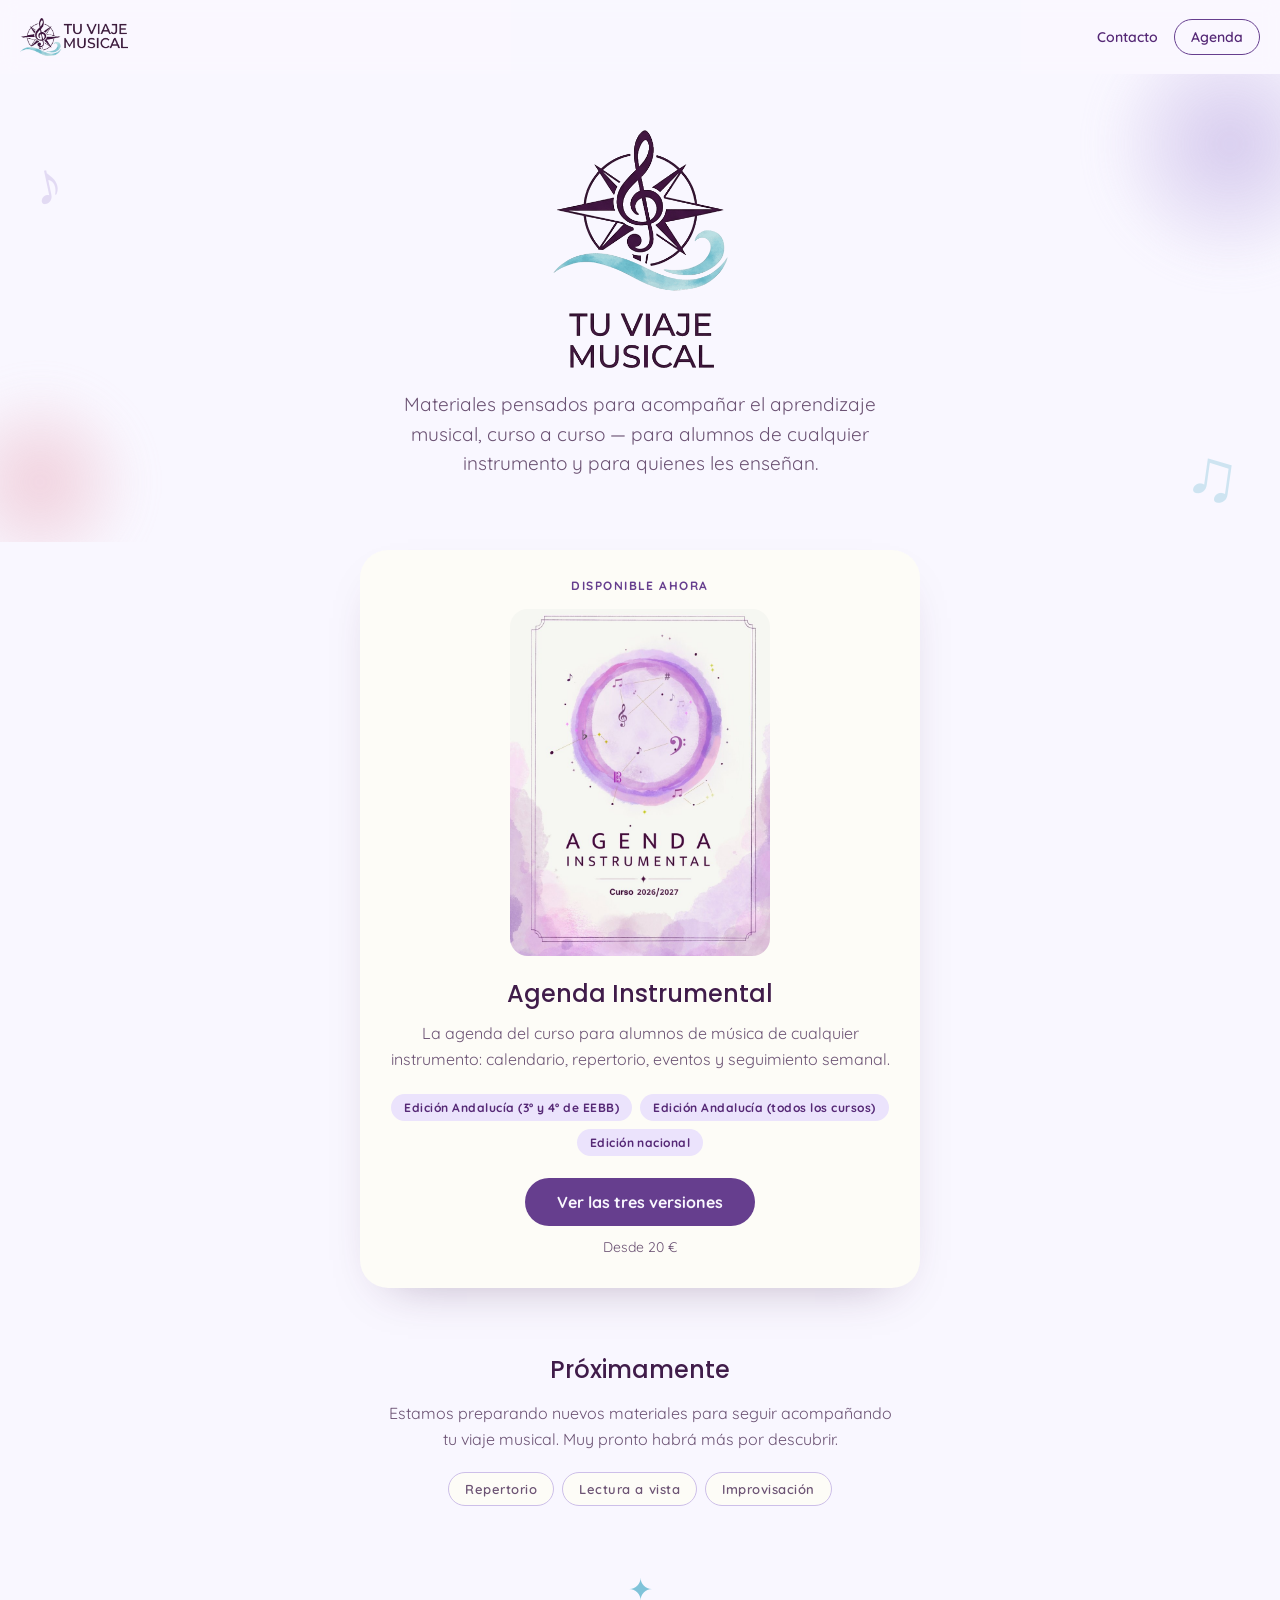
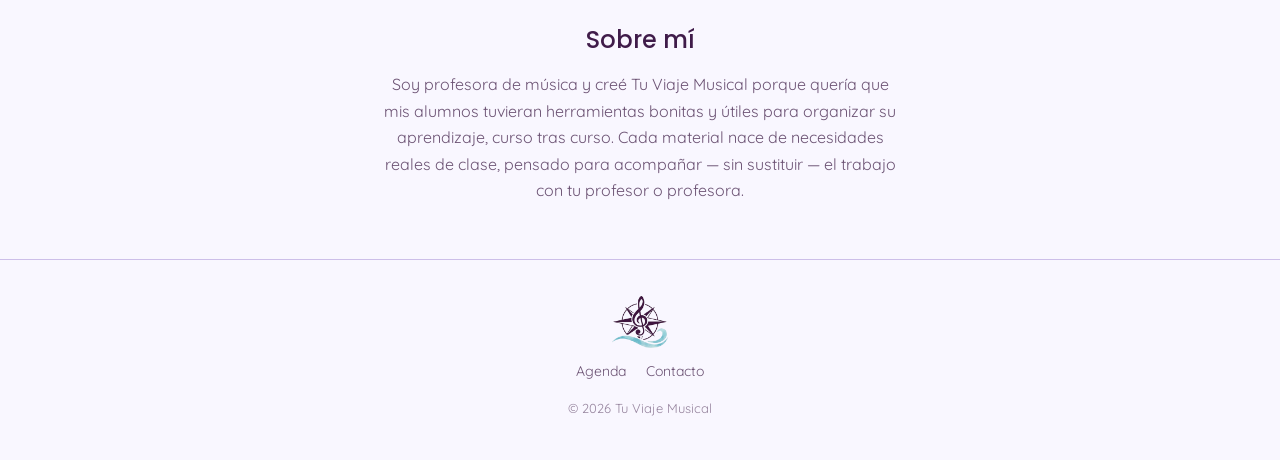
==== commit 3d950fde: "Ajusta la etiqueta de la edición Andalucía (todos los cursos) A petición de la autora, para distingu" ====
--- a/index.html
+++ b/index.html
@@ -56,7 +56,7 @@
 
         <div class="chips" style="margin-bottom:22px;">
           <span class="chip">Edición Andalucía (3º y 4º de EEBB)</span>
-          <span class="chip">Edición Andalucía</span>
+          <span class="chip">Edición Andalucía (todos los cursos)</span>
           <span class="chip">Edición nacional</span>
         </div>
 
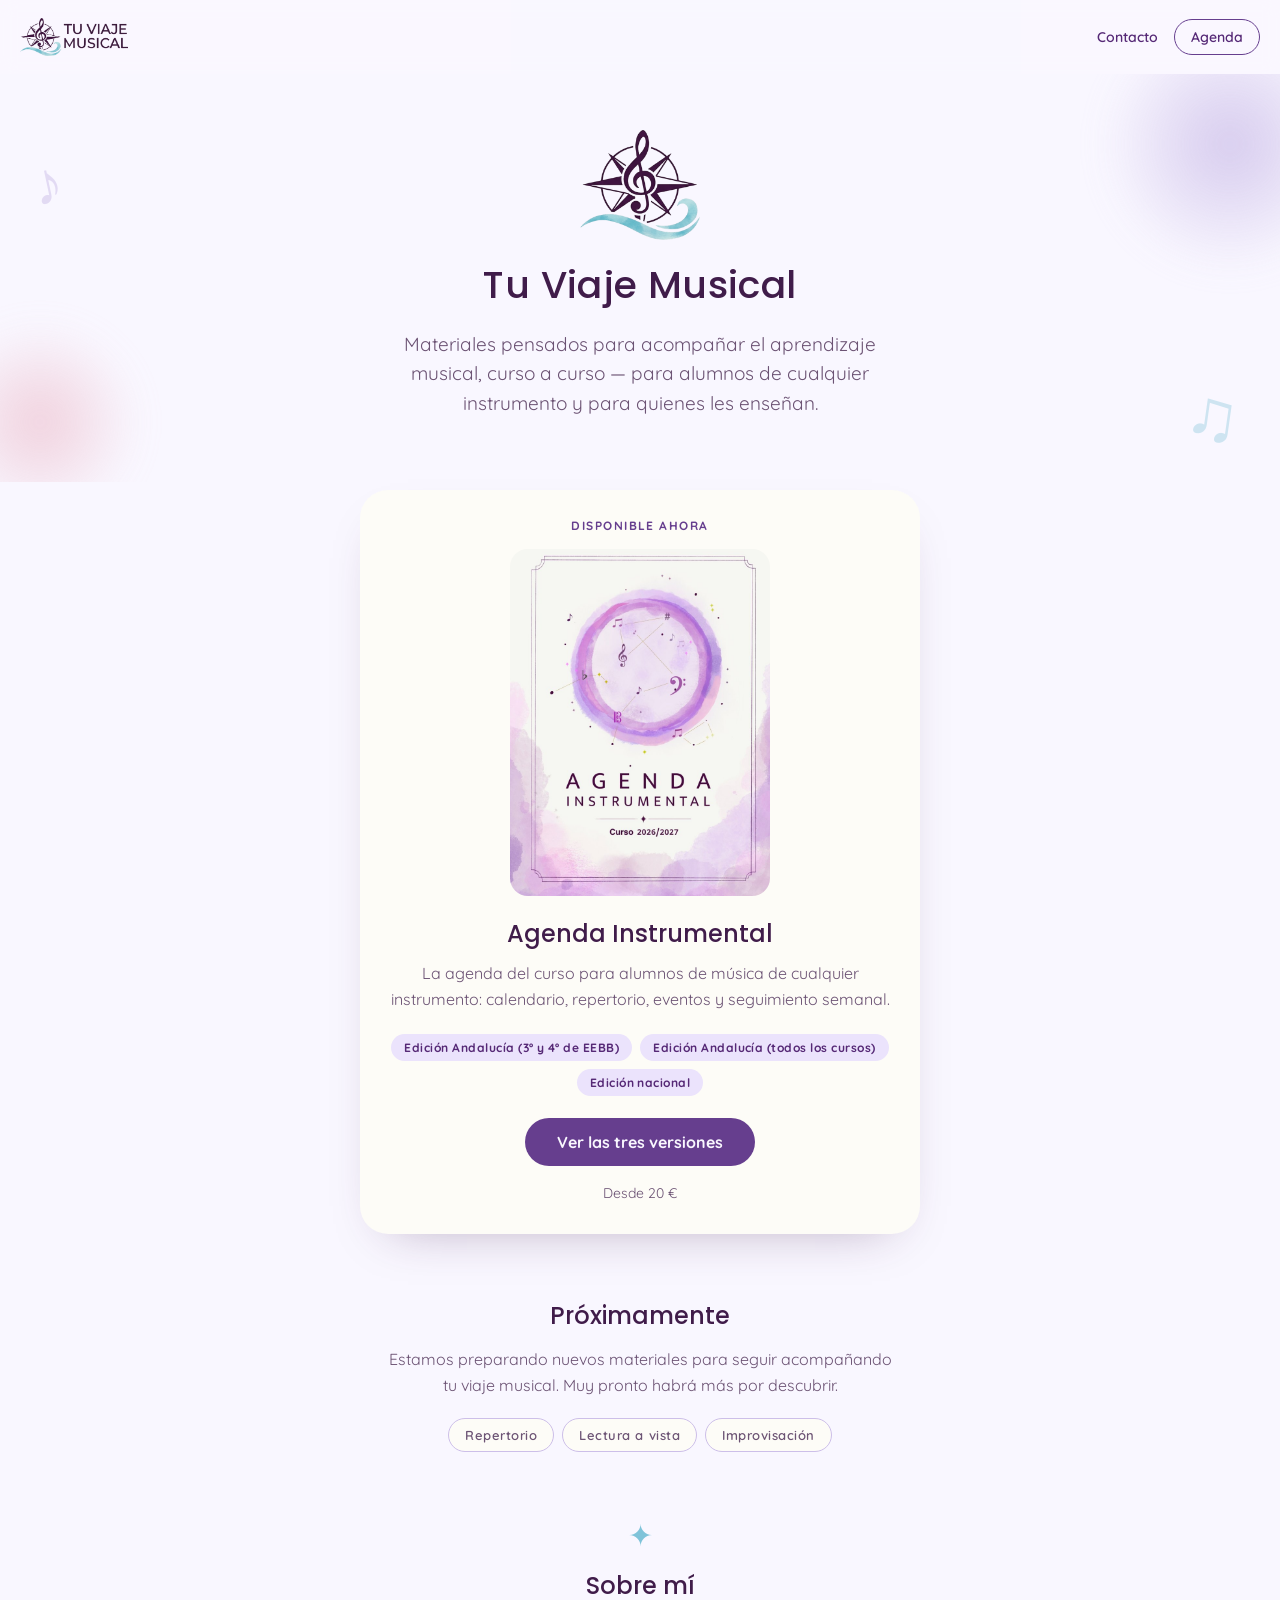
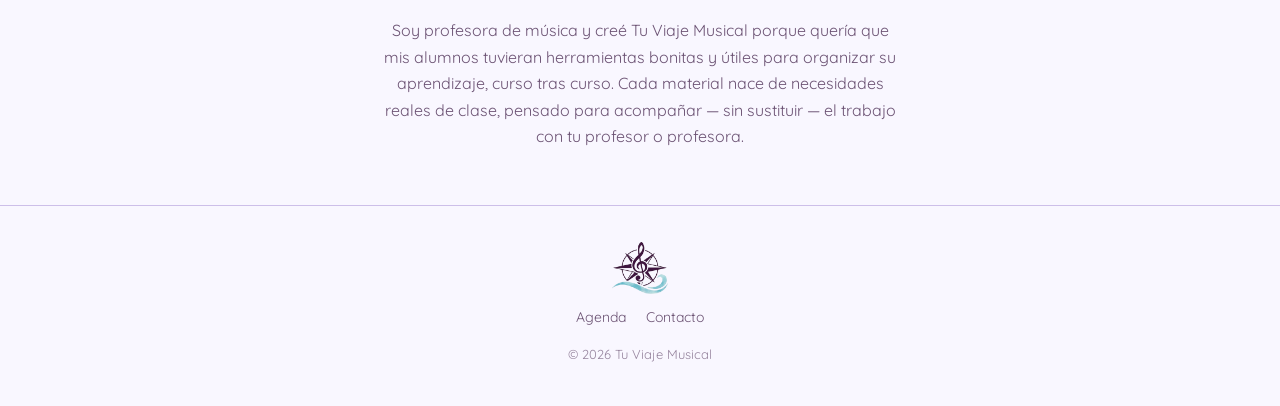
==== commit b2e55333: "Ajustes finos tras revisión en móvil - Hero de Inicio: sustituye el logo con el texto incrustado en " ====
--- a/index.html
+++ b/index.html
@@ -7,6 +7,10 @@
   <meta name="description" content="Tu Viaje Musical crea materiales educativos para el aprendizaje musical: agendas de curso, repertorio y recursos para alumnos de cualquier instrumento y para sus profesores.">
 
   <!-- Tipografías de marca: Poppins (títulos) y Quicksand (texto) -->
+  <!-- Favicon: icono de la marca en la pestaña del navegador -->
+  <link rel="icon" type="image/png" href="assets/images/logo-icono.png">
+  <link rel="apple-touch-icon" href="assets/images/logo-icono.png">
+
   <link rel="preconnect" href="https://fonts.googleapis.com">
   <link rel="preconnect" href="https://fonts.gstatic.com" crossorigin>
   <link href="https://fonts.googleapis.com/css2?family=Poppins:wght@300;400;500;600&family=Quicksand:wght@400;500;600;700&display=swap" rel="stylesheet">
@@ -35,9 +39,8 @@
       <span class="hero__glyph hero__glyph--note2" aria-hidden="true">♫</span>
 
       <div class="hero__content">
-        <h1 class="hero__logo">
-          <img src="assets/images/logo-vertical.png" alt="Tu Viaje Musical">
-        </h1>
+        <img class="hero__icon" src="assets/images/logo-icono.png" alt="" aria-hidden="true">
+        <h1 class="hero__title">Tu Viaje Musical</h1>
         <p class="hero__lead">Materiales pensados para acompañar el aprendizaje musical, curso a curso — para alumnos de cualquier instrumento y para quienes les enseñan.</p>
       </div>
     </section>
--- a/css/style.css
+++ b/css/style.css
@@ -295,14 +295,21 @@
   margin: 0 auto;
   text-align: center;
 }
-.hero__logo {
+/* Icono decorativo sobre el título (el texto "Tu Viaje Musical" va
+   aparte, como texto real de verdad — así en móvil no se aprieta como
+   pasaba cuando el nombre venía dibujado dentro de la imagen). */
+.hero__icon {
+  display: block;
+  width: 100%;
+  max-width: 120px;
+  height: auto;
+  margin: 0 auto 22px;
+}
+.hero__title {
+  font-size: clamp(28px, 7vw, 38px);
+  line-height: 1.2;
+  letter-spacing: 0.01em;
   margin: 0 0 22px;
-}
-.hero__logo img {
-  width: 100%;
-  max-width: 175px;
-  height: auto;
-  margin: 0 auto;
 }
 .hero__lead {
   font-size: 19px;
@@ -348,7 +355,7 @@
 .featured-card__price {
   font-size: 14px;
   color: var(--ink-soft);
-  margin-top: 12px;
+  margin-top: 18px;
 }
 
 /* ---------- 8. CHIPS ---------- */
